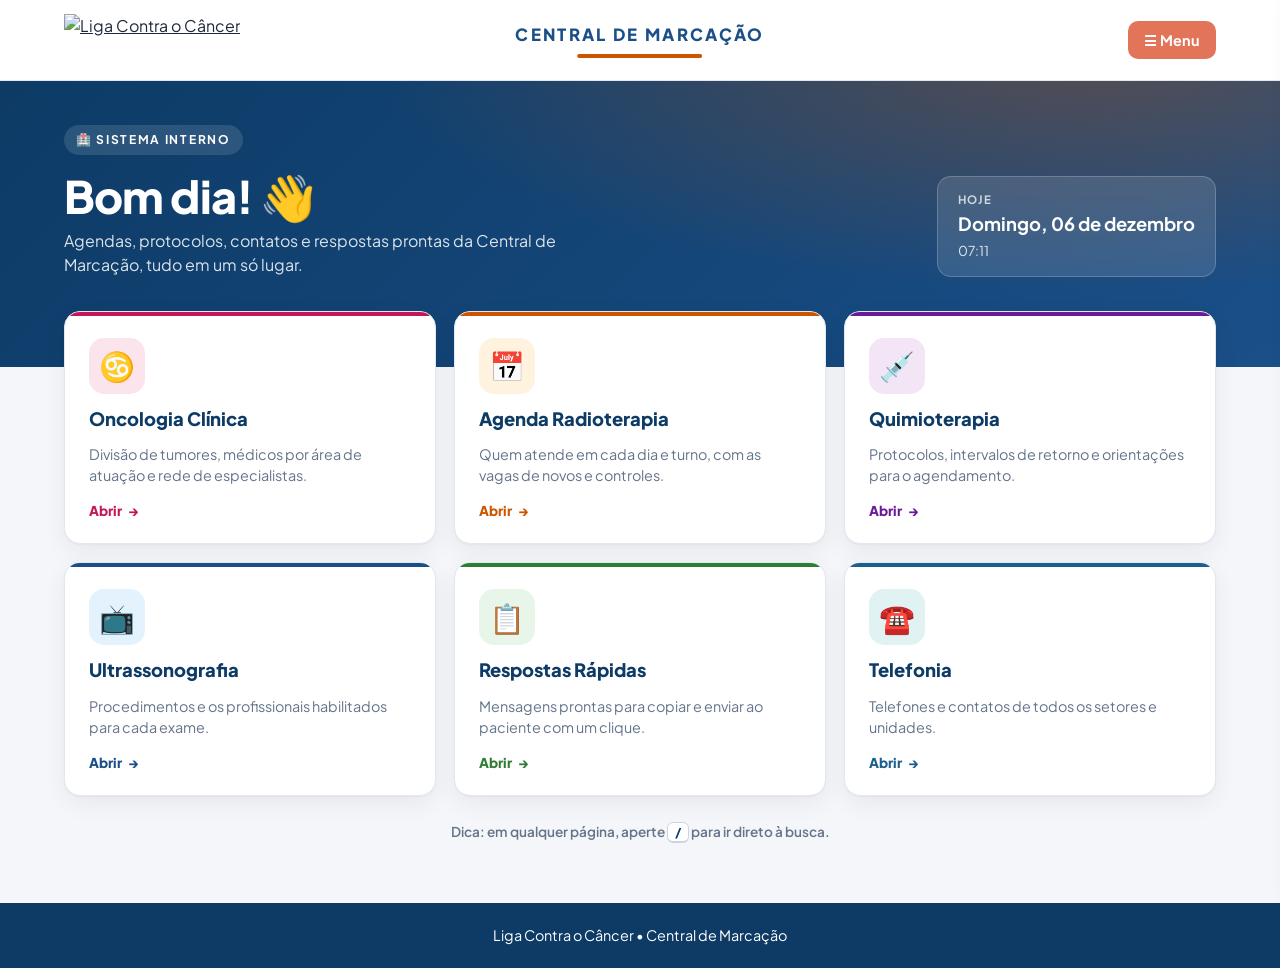
==== index.html @ cc80d176 "Add files via upload" ====
<!DOCTYPE html>
<html lang="pt-br">
<head>
<meta charset="UTF-8">
<meta name="viewport" content="width=device-width, initial-scale=1.0">
<title>Central de Marcação • Início</title>
<link rel="preconnect" href="https://fonts.googleapis.com">
<link href="https://fonts.googleapis.com/css2?family=Plus+Jakarta+Sans:wght@400;500;600;700;800&display=swap" rel="stylesheet">
<link rel="stylesheet" href="styles.css">
</head>
<body data-page="index">

<section class="hero">
  <div class="hero-inner">
    <div>
      <span class="eyebrow">🏥 Sistema Interno</span>
      <h1><span id="greet">Olá</span>! 👋</h1>
      <p>Agendas, protocolos, contatos e respostas prontas da Central de Marcação, tudo em um só lugar.</p>
    </div>
    <div class="today-box">
      <small>Hoje</small>
      <strong id="todayLabel">—</strong>
      <span id="todayClock">—</span>
    </div>
  </div>
</section>

<main id="conteudo">
  <section class="shortcuts" aria-label="Atalhos">

    <a class="shortcut" href="oncologia.html" style="--c:#c2185b;--bg-c:#fce4ec">
      <div class="s-ico">♋</div>
      <h2>Oncologia Clínica</h2>
      <p>Divisão de tumores, médicos por área de atuação e rede de especialistas.</p>
      <span class="go">Abrir <span>→</span></span>
    </a>

    <a class="shortcut" href="radioterapia.html" style="--c:var(--laranja);--bg-c:var(--conv-bg)">
      <div class="s-ico">📅</div>
      <h2>Agenda Radioterapia</h2>
      <p>Quem atende em cada dia e turno, com as vagas de novos e controles.</p>
      <span class="go">Abrir <span>→</span></span>
    </a>

    <a class="shortcut" href="quimioterapia.html" style="--c:var(--roxo);--bg-c:var(--res-bg)">
      <div class="s-ico">💉</div>
      <h2>Quimioterapia</h2>
      <p>Protocolos, intervalos de retorno e orientações para o agendamento.</p>
      <span class="go">Abrir <span>→</span></span>
    </a>

    <a class="shortcut" href="ultrassonografia.html" style="--c:var(--azul);--bg-c:var(--sus-bg)">
      <div class="s-ico">📺</div>
      <h2>Ultrassonografia</h2>
      <p>Procedimentos e os profissionais habilitados para cada exame.</p>
      <span class="go">Abrir <span>→</span></span>
    </a>

    <a class="shortcut" href="anotacoes.html" style="--c:var(--verde);--bg-c:var(--ok-bg)">
      <div class="s-ico">📋</div>
      <h2>Respostas Rápidas</h2>
      <p>Mensagens prontas para copiar e enviar ao paciente com um clique.</p>
      <span class="go">Abrir <span>→</span></span>
    </a>

    <a class="shortcut" href="telefonia.html" style="--c:var(--azul-2);--bg-c:#e0f2f1">
      <div class="s-ico">☎️</div>
      <h2>Telefonia</h2>
      <p>Telefones e contatos de todos os setores e unidades.</p>
      <span class="go">Abrir <span>→</span></span>
    </a>

  </section>

  <p class="tip">Dica: em qualquer página, aperte <kbd>/</kbd> para ir direto à busca.</p>
  <div class="page-end"></div>
</main>

<script src="shell.js"></script>
<script>
(function () {
  var diasMeses = { weekday: 'long', day: '2-digit', month: 'long' };
  function tick() {
    var now = new Date();
    document.getElementById('greet').textContent = UI.greeting();
    var d = now.toLocaleDateString('pt-BR', diasMeses);
    document.getElementById('todayLabel').textContent = d.charAt(0).toUpperCase() + d.slice(1);
    document.getElementById('todayClock').textContent = now.toLocaleTimeString('pt-BR', { hour: '2-digit', minute: '2-digit' });
  }
  tick();
  setInterval(tick, 30000);
})();
</script>
</body>
</html>
---- styles.css ----
/* =====================================================================
   CENTRAL DE MARCAÇÃO • Liga Contra o Câncer
   Sistema visual compartilhado por todas as páginas.
   Para trocar uma cor ou o arredondamento do site inteiro, edite :root.
   ===================================================================== */

:root{
  --navy:#0d3b66; --azul:#1a4f88; --azul-2:#1d5f8c;
  --laranja:#CC5500; --laranja-2:#e8742a; --coral:#E27559;
  --roxo:#6a1b9a; --verde:#2e7d32; --vermelho:#c62828; --cinza-un:#607d8b;

  --sus:#1a4f88;  --sus-bg:#e3f2fd;
  --conv:#CC5500; --conv-bg:#fff3e0;
  --res:#6a1b9a;  --res-bg:#f3e5f5;
  --ok:#2e7d32;   --ok-bg:#e8f5e9;

  --bg:#f4f6f9; --card:#fff; --text:#1e293b; --muted:#64748b; --line:#e2e8f0;
  --radius:16px;
  --shadow:0 1px 2px rgba(15,23,42,.04),0 8px 24px rgba(15,23,42,.06);
  --shadow-lg:0 14px 34px rgba(15,23,42,.12);
}

/* ============================ BASE ============================ */
*{box-sizing:border-box}
html{scroll-behavior:smooth}
body{margin:0;min-height:100vh;display:flex;flex-direction:column;font-family:'Plus Jakarta Sans','Helvetica Neue',Arial,sans-serif;background:var(--bg);color:var(--text);line-height:1.5;-webkit-font-smoothing:antialiased}
main{flex:1 0 auto}
button,input,select{font-family:inherit}
button{cursor:pointer}
a{color:inherit}
h1,h2,h3{line-height:1.2}
:focus-visible{outline:3px solid rgba(26,79,136,.4);outline-offset:2px}
.skip{position:absolute;left:-999px;top:8px;background:#fff;color:var(--navy);padding:8px 14px;border-radius:8px;z-index:3000;font-weight:700}
.skip:focus{left:8px}
.hidden{display:none!important}

/* ============================ TOPO ============================ */
.topbar{background:#fff;border-bottom:1px solid var(--line);display:flex;align-items:center;justify-content:space-between;padding:14px 5%;position:relative;z-index:30}
.topbar img{height:52px;display:block}
.brand-title{position:absolute;left:50%;transform:translateX(-50%);font-weight:800;font-size:1.05rem;letter-spacing:.14em;text-transform:uppercase;color:var(--azul);text-align:center;white-space:nowrap}
.brand-title::after{content:"";display:block;width:50%;height:4px;background:var(--laranja);border-radius:4px;margin:6px auto 0}
.menu-btn{background:var(--coral);color:#fff;border:0;padding:10px 16px;border-radius:10px;font-weight:700;font-size:.9rem;transition:.2s}
.menu-btn:hover{filter:brightness(.95);transform:translateY(-1px)}

.side-menu{position:fixed;top:0;right:-290px;width:270px;height:100%;background:#fff;padding-top:84px;transition:right .3s ease;box-shadow:-4px 0 24px rgba(0,0,0,.15);z-index:1001;overflow-y:auto}
.side-menu.open{right:0}
.side-menu a{display:flex;align-items:center;gap:12px;padding:14px 26px;text-decoration:none;color:#1d3557;font-weight:700;font-size:.95rem;transition:.2s;border-left:4px solid transparent}
.side-menu a .ico{width:28px;text-align:center;font-size:1.15rem}
.side-menu a:hover{background:#eef6fb;border-left-color:var(--laranja)}
.side-menu a.current{border-left-color:var(--laranja);color:var(--laranja);background:#fff8f2}
.overlay{position:fixed;inset:0;background:rgba(15,23,42,.35);opacity:0;pointer-events:none;transition:.3s;z-index:1000}
.overlay.show{opacity:1;pointer-events:auto}

/* ============================ HERO ============================ */
.hero{background:radial-gradient(1200px 400px at 85% -10%,rgba(204,85,0,.35),transparent 60%),linear-gradient(135deg,#0d3b66 0%,#1a4f88 100%);color:#fff;padding:44px 5% 90px}
.hero-inner{max-width:1280px;margin:0 auto;display:flex;justify-content:space-between;align-items:flex-end;gap:24px;flex-wrap:wrap}
.eyebrow{display:inline-flex;align-items:center;gap:8px;font-size:.75rem;font-weight:700;letter-spacing:.14em;text-transform:uppercase;background:rgba(255,255,255,.12);padding:6px 12px;border-radius:999px}
.hero h1{margin:14px 0 6px;font-size:clamp(1.9rem,4vw,2.8rem);font-weight:800;letter-spacing:-.02em}
.hero p{margin:0;opacity:.85;max-width:560px}
.today-box{background:rgba(255,255,255,.12);border:1px solid rgba(255,255,255,.2);backdrop-filter:blur(6px);border-radius:14px;padding:14px 20px;min-width:220px}
.today-box small{display:block;opacity:.75;font-size:.72rem;text-transform:uppercase;letter-spacing:.1em;font-weight:700}
.today-box strong{font-size:1.15rem;display:block;margin-top:2px}
.today-box span{font-size:.85rem;opacity:.85}

/* ======================= KPIs / LAYOUT ======================== */
.wrap{width:100%;max-width:1280px;margin:0 auto;padding:0 5%}
.kpis{display:grid;grid-template-columns:repeat(4,1fr);gap:16px;margin-top:-56px;position:relative;z-index:5}
.kpi{background:var(--card);border-radius:var(--radius);padding:20px 22px;box-shadow:var(--shadow);display:flex;gap:14px;align-items:center;border:1px solid var(--line);min-width:0}
.kpi-ico{width:46px;height:46px;border-radius:12px;display:grid;place-items:center;font-size:1.3rem;flex:none}
.kpi:nth-child(1) .kpi-ico{background:var(--sus-bg)}
.kpi:nth-child(2) .kpi-ico{background:var(--conv-bg)}
.kpi:nth-child(3) .kpi-ico{background:var(--ok-bg)}
.kpi:nth-child(4) .kpi-ico{background:var(--res-bg)}
.kpi div{min-width:0}
.kpi b{display:block;font-size:1.75rem;font-weight:800;line-height:1.05;letter-spacing:-.02em}
.kpi b.txt{font-size:1.15rem;line-height:1.2;overflow:hidden;display:-webkit-box;-webkit-line-clamp:2;-webkit-box-orient:vertical;word-break:break-word}
.kpi span{font-size:.78rem;color:var(--muted);font-weight:600}

/* ========================= BARRA DE FERRAMENTAS ========================= */
.toolbar{position:sticky;top:0;z-index:20;background:rgba(244,246,249,.92);backdrop-filter:blur(10px);padding:18px 0 14px;margin-top:22px;display:flex;flex-wrap:wrap;gap:12px;align-items:center}
.search{position:relative;flex:1 1 260px;max-width:380px}
.search input{width:100%;padding:12px 16px 12px 44px;border-radius:12px;border:1px solid var(--line);background:#fff;font-size:.95rem;outline:none;transition:.2s;box-shadow:0 2px 6px rgba(15,23,42,.04)}
.search input:focus{border-color:var(--azul);box-shadow:0 0 0 4px rgba(26,79,136,.12)}
.search::before{content:"🔍";position:absolute;left:15px;top:50%;transform:translateY(-50%);opacity:.5;font-size:.9rem;pointer-events:none}
.select{padding:11px 38px 11px 14px;border-radius:12px;border:1px solid var(--line);background:#fff url("data:image/svg+xml,%3Csvg xmlns='http://www.w3.org/2000/svg' width='12' height='8' viewBox='0 0 12 8'%3E%3Cpath d='M1 1l5 5 5-5' fill='none' stroke='%2364748b' stroke-width='2' stroke-linecap='round'/%3E%3C/svg%3E") no-repeat right 14px center;appearance:none;-webkit-appearance:none;font-size:.9rem;font-weight:600;color:var(--text);max-width:100%;box-shadow:0 2px 6px rgba(15,23,42,.04)}
.field{display:inline-flex;align-items:center;gap:8px;background:#fff;border:1px solid var(--line);border-radius:12px;padding:0 12px;box-shadow:0 2px 6px rgba(15,23,42,.04)}
.field label{font-size:.72rem;font-weight:800;text-transform:uppercase;letter-spacing:.08em;color:var(--muted)}
.field input{border:0;outline:0;padding:11px 0;width:130px;font-size:.9rem;font-weight:700;color:var(--navy);background:transparent}
.chips{display:flex;gap:8px;flex-wrap:wrap;align-items:center}
.chips-label{font-size:.72rem;font-weight:800;color:var(--muted);text-transform:uppercase;letter-spacing:.08em;margin-right:2px}
.chip{display:inline-flex;align-items:center;gap:7px;padding:9px 15px;border-radius:999px;border:1px solid var(--line);background:#fff;color:var(--muted);font-weight:700;font-size:.85rem;transition:.2s;white-space:nowrap}
.chip i{width:9px;height:9px;border-radius:50%;background:var(--c,var(--muted));display:inline-block}
.chip em{font-style:normal;font-size:.72rem;font-weight:800;background:#eef2f7;color:var(--muted);padding:1px 7px;border-radius:999px}
.chip:hover{border-color:#cbd5e1;color:var(--text)}
.chip.active{background:var(--navy);border-color:var(--navy);color:#fff}
.chip.active em{background:rgba(255,255,255,.2);color:#fff}
.chip.active i{box-shadow:0 0 0 2px rgba(255,255,255,.5)}
.chip[data-f="sus"]{--c:var(--sus)} .chip[data-f="convenio"]{--c:var(--conv)} .chip[data-f="residentes"]{--c:var(--res)}
.spacer{flex:1}
.seg{display:inline-flex;background:#e8edf3;padding:4px;border-radius:12px;gap:2px}
.seg button{border:0;background:transparent;padding:8px 16px;border-radius:9px;font-weight:700;font-size:.85rem;color:var(--muted);transition:.2s}
.seg button.active{background:#fff;color:var(--navy);box-shadow:0 2px 6px rgba(15,23,42,.1)}
.btn{display:inline-flex;align-items:center;justify-content:center;gap:6px;border:0;border-radius:10px;padding:9px 14px;font-weight:700;font-size:.82rem;background:var(--laranja);color:#fff;transition:.2s;text-decoration:none}
.btn:hover{background:var(--azul);transform:translateY(-1px)}
.btn.ghost{background:#fff;color:var(--muted);border:1px solid var(--line)}
.btn.ghost:hover{color:var(--text);border-color:#cbd5e1;background:#fff}
.btn.wa-btn{background:#25d366;color:#fff}
.btn.wa-btn:hover{background:#1ebe5a}
.subbar{display:flex;flex-wrap:wrap;gap:8px;align-items:center;margin:2px 0 18px}
.legend{display:flex;gap:18px;flex-wrap:wrap;font-size:.8rem;color:var(--muted);font-weight:600;margin:4px 0 14px}
.legend span{display:inline-flex;align-items:center;gap:6px}
.dot{width:10px;height:10px;border-radius:3px;display:inline-block}
.result-count{font-size:.82rem;font-weight:700;color:var(--muted);margin:0 0 14px}

.nothing{grid-column:1/-1;text-align:center;color:var(--muted);padding:60px 20px;background:#fff;border:1px dashed #cbd5e1;border-radius:var(--radius);font-weight:600}
.nothing big{display:block;font-size:2rem;margin-bottom:6px}

.sec-head{display:flex;align-items:center;gap:12px;margin:8px 0 14px}
.sec-head h2{margin:0;font-size:1.15rem;font-weight:800;color:var(--navy)}
.sec-head::after{content:"";flex:1;height:1px;background:var(--line)}
.count-pill{font-size:.72rem;font-weight:800;color:var(--c,var(--azul));background:var(--bg-c,var(--sus-bg));padding:3px 10px;border-radius:999px;white-space:nowrap}
.section{margin-bottom:34px}
.page-end{height:60px}

/* ============================ MODAL ============================ */
.modal{position:fixed;inset:0;background:rgba(15,23,42,.55);backdrop-filter:blur(4px);display:none;align-items:center;justify-content:center;padding:20px;z-index:2000}
.modal.show{display:flex;animation:fade .2s}
.modal-box{position:relative;width:100%;max-width:460px;max-height:92vh;display:flex;flex-direction:column;background:#fff;border-radius:20px;box-shadow:var(--shadow-lg);animation:pop .25s;overflow:hidden}
.modal-box.wide{max-width:640px}
.modal-head{padding:22px 56px 14px 26px;border-bottom:1px solid var(--line)}
.modal-head h2{margin:0;font-size:1.1rem;font-weight:800;color:var(--navy);line-height:1.35}
.modal-head small{color:var(--muted);font-weight:600}
.modal-body{padding:18px 26px 24px;overflow-y:auto}
.modal-foot{padding:14px 26px;border-top:1px solid var(--line);display:flex;gap:10px;justify-content:flex-end;flex-wrap:wrap;background:#fafbfc}
.modal-x{position:absolute;top:12px;right:12px;width:34px;height:34px;border-radius:50%;border:0;background:#f1f5f9;color:var(--muted);font-size:1.2rem;z-index:2}
.modal-x:hover{background:#e2e8f0}
.modal-box.bare .modal-body{padding:0}
.modal-box.bare .mcard{border:0;box-shadow:none;border-radius:20px;padding:26px}
@keyframes fade{from{opacity:0}to{opacity:1}}
@keyframes pop{from{transform:translateY(12px) scale(.97);opacity:0}to{transform:none;opacity:1}}

/* ============================ TOAST ============================ */
.toast{position:fixed;left:50%;bottom:28px;transform:translate(-50%,24px);background:#0f2f52;color:#fff;padding:12px 20px;border-radius:12px;font-weight:700;font-size:.9rem;box-shadow:var(--shadow-lg);opacity:0;pointer-events:none;transition:.3s;z-index:3000;display:flex;align-items:center;gap:10px;max-width:92vw}
.toast.show{opacity:1;transform:translate(-50%,0)}
.toast::before{content:"✓";display:grid;place-items:center;width:22px;height:22px;border-radius:50%;background:#2e7d32;font-size:.8rem;flex:none}
.toast.err::before{content:"!";background:#c62828}

/* ============================ RODAPÉ ============================ */
.footer{background:var(--navy);color:#fff;text-align:center;padding:22px;font-size:.9rem;margin-top:auto}

/* ===================== PÁGINA INICIAL ===================== */
.shortcuts{width:100%;max-width:1280px;margin:-56px auto 0;padding:0 5%;display:grid;grid-template-columns:repeat(3,1fr);gap:18px;position:relative;z-index:5}
.shortcut{display:flex;flex-direction:column;gap:14px;background:#fff;border:1px solid var(--line);border-radius:var(--radius);padding:26px 24px 22px;text-decoration:none;box-shadow:var(--shadow);transition:.25s;position:relative;overflow:hidden}
.shortcut::before{content:"";position:absolute;inset:0 0 auto 0;height:4px;background:var(--c)}
.shortcut:hover{transform:translateY(-6px);box-shadow:var(--shadow-lg)}
.s-ico{width:56px;height:56px;border-radius:15px;display:grid;place-items:center;font-size:1.8rem;background:var(--bg-c)}
.shortcut h2{margin:0;font-size:1.15rem;font-weight:800;color:var(--navy)}
.shortcut p{margin:0;color:var(--muted);font-size:.9rem}
.shortcut .go{margin-top:auto;font-weight:800;font-size:.85rem;color:var(--c);display:inline-flex;gap:6px}
.shortcut .go span{transition:.25s}
.shortcut:hover .go span{transform:translateX(5px)}
.tip{width:100%;max-width:1280px;margin:26px auto 0;padding:0 5%;color:var(--muted);font-size:.85rem;font-weight:600;text-align:center}
kbd{background:#fff;border:1px solid #cbd5e1;border-bottom-width:2px;border-radius:6px;padding:1px 7px;font-family:inherit;font-size:.8rem;font-weight:700;color:var(--navy)}

/* ===================== RADIOTERAPIA ===================== */
.day-tabs{display:none;gap:8px;overflow-x:auto;padding-bottom:8px;margin-bottom:10px}
.day-tabs button{flex:1;min-width:64px;border:1px solid var(--line);background:#fff;padding:10px 6px;border-radius:12px;font-weight:700;font-size:.85rem;color:var(--muted)}
.day-tabs button.active{background:var(--navy);color:#fff;border-color:var(--navy)}
.week{display:grid;grid-template-columns:92px repeat(5,minmax(0,1fr));gap:12px;margin-bottom:60px}
.col-head{background:var(--navy);color:#fff;border-radius:14px;padding:14px 10px;text-align:center;font-weight:800;letter-spacing:.02em;position:relative}
.col-head small{display:block;font-weight:600;opacity:.7;font-size:.72rem;margin-top:2px}
.col-head.today{background:linear-gradient(135deg,var(--laranja),var(--laranja-2))}
.col-head.today::after{content:"HOJE";position:absolute;top:-9px;left:50%;transform:translateX(-50%);background:#fff;color:var(--laranja);font-size:.62rem;font-weight:800;letter-spacing:.1em;padding:2px 9px;border-radius:999px;box-shadow:0 2px 6px rgba(0,0,0,.15)}
.row-head{display:flex;flex-direction:column;align-items:center;justify-content:center;gap:4px;background:#fff;border:1px solid var(--line);border-radius:14px;font-weight:800;font-size:.85rem;color:var(--navy);text-align:center;padding:10px 4px}
.row-head .ico{font-size:1.4rem}
.row-head small{font-weight:600;color:var(--muted);font-size:.7rem}
.cell{background:#fff;border:1px solid var(--line);border-radius:14px;padding:10px;display:flex;flex-direction:column;gap:8px;min-height:120px;box-shadow:0 1px 2px rgba(15,23,42,.03)}
.cell.today{border-color:#f3c9a8;background:linear-gradient(#fffaf5,#fff)}
.cell .shift-tag{display:none}
.cell .empty{margin:auto;color:#b6c0cd;font-size:.8rem;font-weight:600}
.cell-foot{margin-top:auto;display:flex;justify-content:space-between;font-size:.72rem;font-weight:700;color:var(--muted);border-top:1px dashed var(--line);padding-top:8px}
.cell-foot b{color:var(--text)}
.doc{border:0;text-align:left;width:100%;background:var(--bg);border-left:4px solid var(--c);border-radius:10px;padding:8px 10px;transition:.18s;display:block;color:inherit}
.doc:hover{transform:translateX(3px);background:var(--bg-c);box-shadow:0 4px 12px rgba(15,23,42,.08)}
.doc .n{font-weight:700;font-size:.9rem;color:var(--text);display:flex;justify-content:space-between;align-items:center;gap:6px}
.doc .tag{font-size:.6rem;font-weight:800;letter-spacing:.06em;text-transform:uppercase;color:var(--c);background:var(--bg-c);padding:2px 7px;border-radius:999px}
.doc:hover .tag{background:#fff}
.doc .v{font-size:.76rem;color:var(--muted);font-weight:600;margin-top:2px}
.doc .v b{color:var(--c)}
.cat-sus{--c:var(--sus);--bg-c:var(--sus-bg)}
.cat-convenio{--c:var(--conv);--bg-c:var(--conv-bg)}
.cat-residentes{--c:var(--res);--bg-c:var(--res-bg)}

/* cartões de médico (Radioterapia / Oncologia) */
.grid{display:grid;grid-template-columns:repeat(auto-fill,minmax(290px,1fr));gap:20px;margin-bottom:60px}
.mcard{background:#fff;border:1px solid var(--line);border-radius:var(--radius);padding:22px;box-shadow:var(--shadow);transition:.25s}
.grid .mcard:hover{transform:translateY(-5px);box-shadow:var(--shadow-lg)}
.mhead{display:flex;gap:14px;align-items:center;margin-bottom:16px}
.avatar{width:50px;height:50px;border-radius:14px;display:grid;place-items:center;font-weight:800;color:#fff;font-size:1.1rem;background:linear-gradient(135deg,var(--navy),var(--azul));flex:none}
.mhead h3{margin:0;font-size:1.1rem;font-weight:800;letter-spacing:-.01em}
.mhead small{color:var(--muted);font-weight:600;font-size:.78rem}
.slots{display:flex;flex-direction:column;gap:8px}
.slot{display:flex;align-items:center;gap:12px;background:var(--bg);border-left:4px solid var(--c);border-radius:10px;padding:10px 12px}
.slot .when{flex:1;min-width:0}
.slot .when strong{display:block;font-size:.9rem;font-weight:700}
.slot .when span{font-size:.75rem;color:var(--muted);font-weight:600}
.pill{display:inline-block;font-size:.62rem;font-weight:800;letter-spacing:.06em;text-transform:uppercase;color:var(--c);background:var(--bg-c);padding:2px 8px;border-radius:999px;margin-bottom:3px}
.nums{display:flex;gap:6px}
.num{text-align:center;background:#fff;border:1px solid var(--line);border-radius:8px;padding:3px 9px;min-width:44px}
.num b{display:block;font-size:1rem;line-height:1.15;color:var(--c)}
.num small{font-size:.58rem;font-weight:700;text-transform:uppercase;color:var(--muted);letter-spacing:.04em}
.mfoot{display:flex;justify-content:space-between;gap:10px;flex-wrap:wrap;margin-top:14px;padding-top:12px;border-top:1px dashed var(--line);font-size:.78rem;color:var(--muted);font-weight:600}
.mfoot b{color:var(--text)}

/* ===================== ONCOLOGIA ===================== */
.tumor-grid{display:grid;grid-template-columns:repeat(auto-fill,minmax(300px,1fr));gap:20px;margin-bottom:60px}
.tumor{background:#fff;border:1px solid var(--line);border-radius:var(--radius);box-shadow:var(--shadow);overflow:hidden;transition:.25s}
.tumor:hover{transform:translateY(-4px);box-shadow:var(--shadow-lg)}
.tumor-head{display:flex;align-items:center;gap:12px;padding:16px 18px;border-bottom:1px solid var(--line);background:linear-gradient(90deg,var(--bg-c),#fff 80%)}
.tumor-dot{width:10px;height:34px;border-radius:6px;background:var(--c);flex:none}
.tumor-head h3{margin:0;font-size:1.05rem;font-weight:800;color:var(--navy);flex:1}
.tumor-body{padding:14px 14px 16px;display:flex;flex-wrap:wrap;gap:8px}
.person{display:inline-flex;align-items:center;gap:8px;border:1px solid var(--line);background:var(--bg);border-radius:999px;padding:5px 12px 5px 5px;font-weight:700;font-size:.85rem;transition:.18s;color:var(--text)}
.person:hover{background:var(--bg-c);border-color:var(--c);transform:translateY(-1px)}
.mini-av{width:26px;height:26px;border-radius:50%;display:grid;place-items:center;background:linear-gradient(135deg,var(--navy),var(--azul));color:#fff;font-size:.7rem;font-weight:800}
.pills{display:flex;flex-wrap:wrap;gap:6px}
.tag-pill{display:inline-block;padding:4px 11px;border-radius:999px;font-size:.74rem;font-weight:800;color:var(--c);background:var(--bg-c);border:1px solid transparent;transition:.18s}
button.tag-pill:hover{border-color:var(--c)}
.net-wrap{background:#fff;border:1px solid var(--line);border-radius:var(--radius);box-shadow:var(--shadow);overflow:hidden;margin-bottom:60px}
.net-info{padding:14px 20px;border-bottom:1px solid var(--line);font-size:.88rem;color:var(--muted);font-weight:600;background:#fafbfc}
.net-info b{color:var(--navy)}
#network{height:620px;width:100%}

/* ===================== QUIMIOTERAPIA ===================== */
.proto-grid{display:grid;grid-template-columns:repeat(auto-fill,minmax(290px,1fr));gap:14px}
.proto{background:#fff;border:1px solid var(--line);border-left:5px solid var(--c);border-radius:14px;padding:14px 16px;box-shadow:0 1px 2px rgba(15,23,42,.04);transition:.2s;display:flex;flex-direction:column;gap:8px}
.proto:hover{transform:translateY(-3px);box-shadow:var(--shadow)}
.proto h3{margin:0;font-size:.95rem;font-weight:800;line-height:1.3;color:var(--text)}
.proto .ret{font-size:.82rem;font-weight:700;color:var(--ok);display:flex;gap:6px;align-items:flex-start}
.flag{font-size:.76rem;font-weight:700;padding:5px 10px;border-radius:8px;background:#fff3e0;color:#e65100;margin-top:auto;display:block}
.flag.sc{background:#e3f2fd;color:#1a4f88}
.flag.leito{background:#fce4ec;color:#ad1457}
.flag.unicat{background:#ede7f6;color:#4527a0}
.flag.judic{background:#ffebee;color:#c62828}
.flag.dia{background:#fff8e1;color:#8d6e00}
.flag.poltrona{background:#e8f5e9;color:#2e7d32}
.cat-oral{--c:var(--roxo);--bg-c:var(--res-bg)}
.cat-sus-inj{--c:var(--azul);--bg-c:var(--sus-bg)}
.cat-hemato{--c:var(--vermelho);--bg-c:#ffebee}

/* ===================== RESPOSTAS RÁPIDAS ===================== */
.recent{display:flex;gap:8px;flex-wrap:wrap;align-items:center;margin:0 0 22px;padding:12px 16px;background:#fff;border:1px solid var(--line);border-radius:14px;box-shadow:0 1px 2px rgba(15,23,42,.04)}
.recent .chip{padding:6px 12px;font-size:.8rem}
.tpl-grid{display:grid;grid-template-columns:repeat(auto-fill,minmax(300px,1fr));gap:14px}
.tpl{background:#fff;border:1px solid var(--line);border-top:4px solid var(--c);border-radius:14px;padding:16px;box-shadow:0 1px 2px rgba(15,23,42,.04);display:flex;flex-direction:column;gap:10px;cursor:pointer;transition:.2s;text-align:left}
.tpl:hover{transform:translateY(-3px);box-shadow:var(--shadow)}
.tpl h3{margin:0;font-size:.98rem;font-weight:800;color:var(--navy)}
.tpl .prev{margin:0;color:var(--muted);font-size:.82rem;display:-webkit-box;-webkit-line-clamp:3;-webkit-box-orient:vertical;overflow:hidden;white-space:pre-line}
.tpl .acts{display:flex;gap:8px;margin-top:auto;padding-top:4px}
.wa-bg{background:#efeae2;padding:18px;border-radius:14px}
.wa{background:#e7ffdb;border-radius:12px 12px 12px 4px;padding:14px 16px;font-size:.92rem;line-height:1.55;color:#111b21;box-shadow:0 1px 1px rgba(0,0,0,.12);word-wrap:break-word}

/* ===================== TELEFONIA ===================== */
.phone-grid{display:grid;grid-template-columns:repeat(auto-fill,minmax(290px,1fr));gap:14px;margin-bottom:60px}
.phone{background:#fff;border:1px solid var(--line);border-left:5px solid var(--c);border-radius:14px;padding:14px 16px;box-shadow:0 1px 2px rgba(15,23,42,.04);display:flex;flex-direction:column;gap:6px;transition:.2s;position:relative;cursor:pointer}
.phone:hover{transform:translateY(-3px);box-shadow:var(--shadow)}
.phone h3{margin:0;font-size:.95rem;font-weight:800;padding-right:66px;color:var(--text)}
.unit{position:absolute;top:12px;right:12px;font-size:.66rem;font-weight:800;letter-spacing:.06em;padding:3px 9px;border-radius:999px;color:var(--c);background:var(--bg-c)}
.num-big{font-size:1.3rem;font-weight:800;color:var(--navy);font-variant-numeric:tabular-nums;letter-spacing:-.01em}
.phone .obs{font-size:.78rem;font-weight:700;color:var(--muted)}
.phone .acts{display:flex;gap:8px;margin-top:6px}
.u-LIGA{--c:var(--laranja);--bg-c:var(--conv-bg)}
.u-HLA{--c:var(--vermelho);--bg-c:#ffebee}
.u-POL{--c:var(--azul-2);--bg-c:var(--sus-bg)}
.u-CECAN{--c:var(--verde);--bg-c:var(--ok-bg)}
.u-HOS{--c:var(--cinza-un);--bg-c:#eceff1}
.table-wrap{background:#fff;border:1px solid var(--line);border-radius:var(--radius);overflow-x:auto;box-shadow:var(--shadow);margin-bottom:60px}
table.list{width:100%;border-collapse:collapse;font-size:.9rem}
table.list th{text-align:left;font-size:.72rem;text-transform:uppercase;letter-spacing:.08em;color:var(--muted);padding:12px 16px;background:#fafbfc;border-bottom:1px solid var(--line);position:sticky;top:0}
table.list td{padding:11px 16px;border-bottom:1px solid #f1f5f9;vertical-align:middle}
table.list tr:hover td{background:#f8fbff}
table.list .nm{font-weight:700}
table.list .ph{font-weight:800;color:var(--navy);font-variant-numeric:tabular-nums;white-space:nowrap}

/* ===================== ULTRASSONOGRAFIA ===================== */
.us-grid{display:grid;grid-template-columns:repeat(auto-fill,minmax(300px,1fr));gap:16px;margin-bottom:60px}
.us-card{background:#fff;border:1px solid var(--line);border-left:5px solid var(--c);border-radius:14px;padding:18px;box-shadow:0 1px 2px rgba(15,23,42,.04);transition:.25s;display:flex;flex-direction:column;justify-content:space-between;gap:14px;min-height:150px;text-align:left;color:inherit}
.us-card:hover{transform:translateY(-6px);box-shadow:var(--shadow-lg)}
.cat-tag{font-size:.64rem;font-weight:800;letter-spacing:.06em;text-transform:uppercase;color:var(--c);background:var(--bg-c);padding:3px 10px;border-radius:999px;display:inline-block;margin-bottom:10px}
.us-card h3{margin:0;font-size:.95rem;font-weight:800;line-height:1.4;color:var(--text)}
.med-count{display:inline-flex;align-items:center;gap:6px;background:#f8fafc;padding:6px 12px;border-radius:999px;font-size:.75rem;color:var(--azul);font-weight:700;border:1px solid var(--line);align-self:flex-start}
.prof-list{display:flex;flex-direction:column}
.prof-item{display:flex;align-items:center;gap:12px;width:100%;padding:11px 6px;border:0;border-bottom:1px solid #f1f5f9;background:transparent;text-align:left;font-size:.9rem;font-weight:600;color:var(--text);transition:.15s;border-radius:8px}
.prof-item:last-child{border-bottom:0}
.prof-item:hover{background:#f3f7fb;padding-left:12px}
.prof-item .mini-av{flex:none}
.prof-item small{margin-left:auto;color:var(--muted);font-weight:700;font-size:.72rem;white-space:nowrap}

/* ===================== RESPONSIVO ===================== */
@media (max-width:1000px){
  .kpis{grid-template-columns:repeat(2,1fr)}
  .shortcuts{grid-template-columns:repeat(2,1fr)}
  .brand-title{display:none}
  /* Radioterapia: uma coluna por dia, escolhida pelas abas */
  .day-tabs{display:flex}
  .week{display:block}
  .week .col-head,.week .row-head{display:none}
  .cell{margin-bottom:12px;min-height:0}
  .cell .shift-tag{display:flex;align-items:center;gap:8px;font-weight:800;font-size:.85rem;color:var(--navy)}
  .cell[data-hide="1"]{display:none}
  #network{height:520px}
}
@media (max-width:640px){
  .hero{padding:34px 5% 80px}
  .kpi{padding:14px;gap:10px}
  .kpi b{font-size:1.4rem}
  .kpi-ico{width:38px;height:38px;font-size:1.1rem}
  .shortcuts{grid-template-columns:1fr}
  .spacer{display:none}
  .toolbar{position:static;background:transparent;backdrop-filter:none}
  .search{max-width:none;flex-basis:100%}
  .modal-head,.modal-body,.modal-foot{padding-left:18px;padding-right:18px}
  .tpl-grid,.phone-grid,.us-grid,.proto-grid,.tumor-grid,.grid{grid-template-columns:1fr}
}
@media (prefers-reduced-motion:reduce){
  *{transition:none!important;animation:none!important;scroll-behavior:auto!important}
}

/* ============================ IMPRESSÃO ============================ */
@media print{
  body{background:#fff}
  .topbar,.side-menu,.overlay,.toolbar,.subbar,.day-tabs,.footer,.modal,.toast,.legend,.tip,.skip,.recent,.acts,.btn{display:none!important}
  .hero{padding:16px 5%;background:#fff!important;color:#000}
  .hero p,.today-box,.eyebrow{display:none}
  .kpis,.shortcuts{margin-top:10px}
  .week{display:grid!important;grid-template-columns:70px repeat(5,1fr)}
  .col-head,.row-head{display:flex!important}
  .col-head{display:block!important}
  .cell{margin:0}.cell .shift-tag{display:none!important}
  .cell[data-hide="1"]{display:flex!important}
  .tumor,.proto,.phone,.us-card,.tpl,.mcard,.cell{break-inside:avoid}
  *{-webkit-print-color-adjust:exact;print-color-adjust:exact}
}

/* ============================ EXTRAS DAS PÁGINAS ============================ */
.prof-card{width:100%;text-align:left;cursor:pointer;color:inherit;font:inherit;display:block}
.prof-card:focus-visible,.us-card:focus-visible{outline:3px solid rgba(26,79,136,.4);outline-offset:2px}
.wa{white-space:pre-wrap}
.tpl:focus-visible{outline:3px solid rgba(26,79,136,.4);outline-offset:2px}
.phone{cursor:default}
.nums-row{display:flex;flex-wrap:wrap;gap:6px}
.numbtn{border:1px dashed #cbd5e1;background:var(--bg);color:var(--navy);border-radius:10px;padding:4px 11px;font-size:1.12rem;font-weight:800;font-variant-numeric:tabular-nums;letter-spacing:-.01em;transition:.15s}
.numbtn::after{content:" ⧉";font-size:.7em;opacity:0;transition:.15s}
.numbtn:hover{background:var(--bg-c,#eef6fb);border-color:var(--c,var(--azul));border-style:solid}
.numbtn:hover::after{opacity:.6}
.numbtn.sm{font-size:.9rem;padding:3px 9px;margin:2px 4px 2px 0}
.chip.u-LIGA,.chip.u-HLA,.chip.u-POL,.chip.u-CECAN,.chip.u-HOS{--bg-c:transparent}
table.list .btn{padding:4px 10px;font-size:.75rem;margin-left:6px}
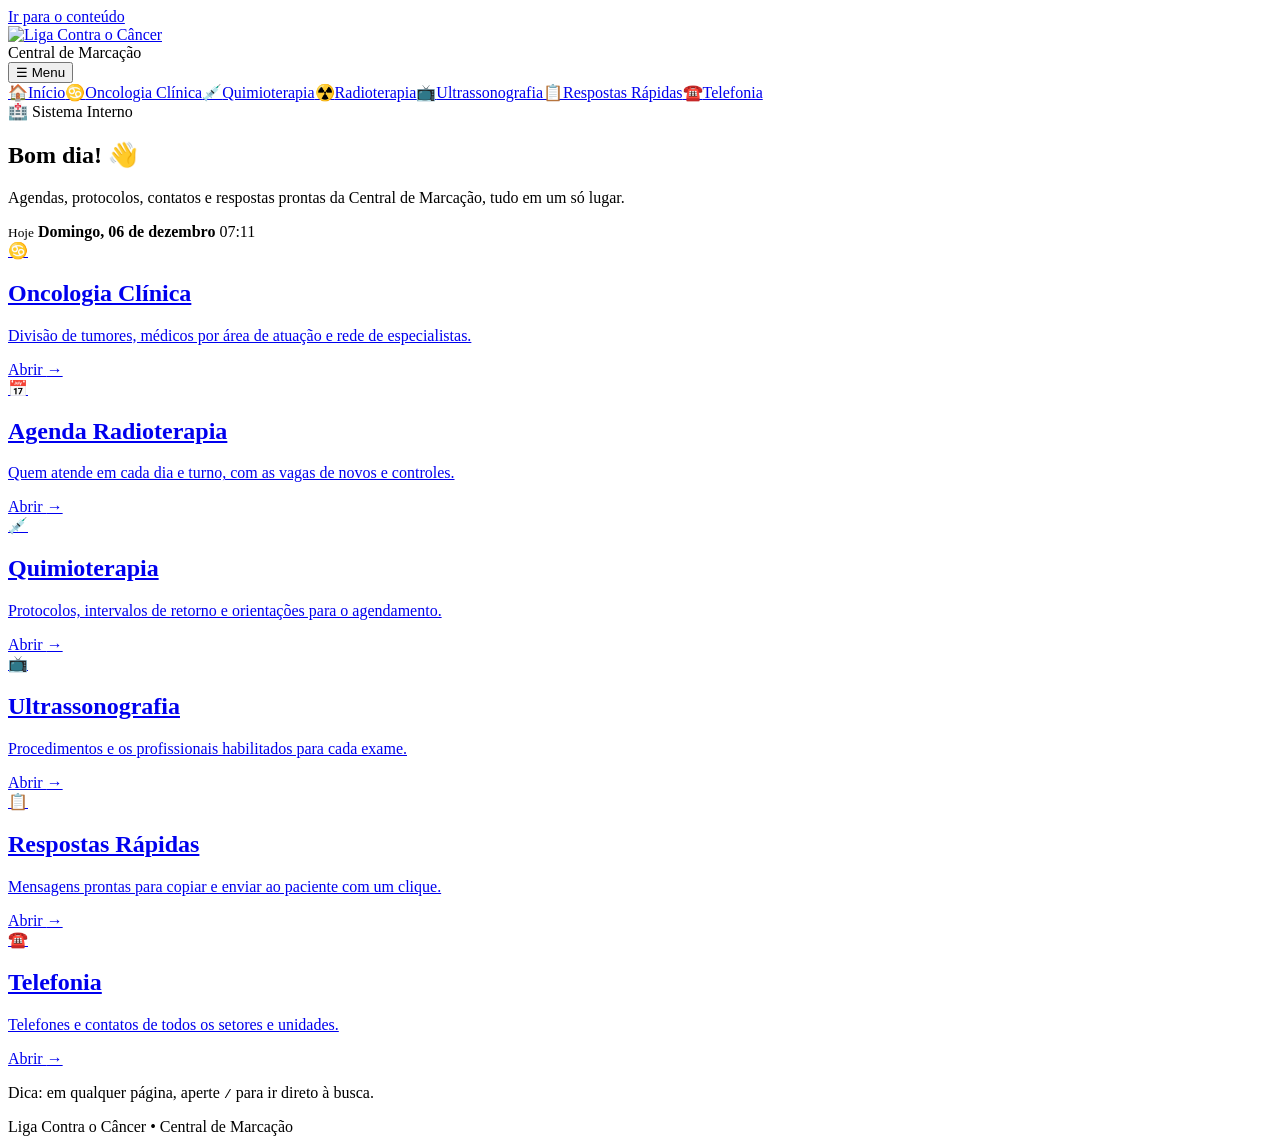
==== commit 12e06160: "Update index.html" ====
--- a/index.html
+++ b/index.html
@@ -6,7 +6,7 @@
 <title>Central de Marcação • Início</title>
 <link rel="preconnect" href="https://fonts.googleapis.com">
 <link href="https://fonts.googleapis.com/css2?family=Plus+Jakarta+Sans:wght@400;500;600;700;800&display=swap" rel="stylesheet">
-<link rel="stylesheet" href="styles.css">
+<link rel="stylesheet" href="css/styles.css">
 </head>
 <body data-page="index">
 
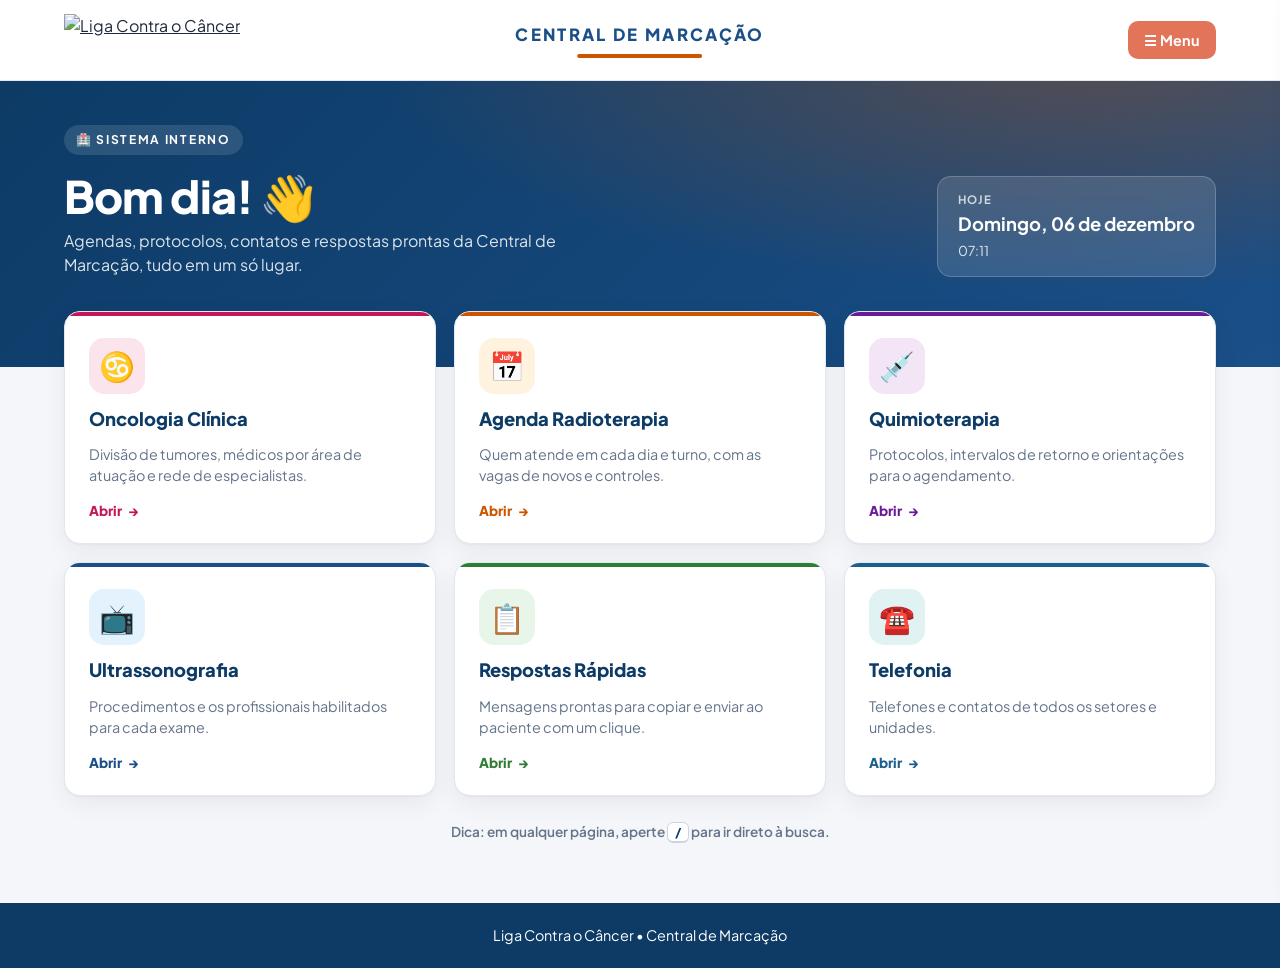
==== commit 17df2d47: "Update index.html" ====
--- a/index.html
+++ b/index.html
@@ -6,7 +6,7 @@
 <title>Central de Marcação • Início</title>
 <link rel="preconnect" href="https://fonts.googleapis.com">
 <link href="https://fonts.googleapis.com/css2?family=Plus+Jakarta+Sans:wght@400;500;600;700;800&display=swap" rel="stylesheet">
-<link rel="stylesheet" href="css/styles.css">
+<link rel="stylesheet" href="styles.css">
 </head>
 <body data-page="index">
 
--- a/styles.css
+++ b/styles.css
@@ -0,0 +1,358 @@
+/* =====================================================================
+   CENTRAL DE MARCAÇÃO • Liga Contra o Câncer
+   Sistema visual compartilhado por todas as páginas.
+   Para trocar uma cor ou o arredondamento do site inteiro, edite :root.
+   ===================================================================== */
+
+:root{
+  --navy:#0d3b66; --azul:#1a4f88; --azul-2:#1d5f8c;
+  --laranja:#CC5500; --laranja-2:#e8742a; --coral:#E27559;
+  --roxo:#6a1b9a; --verde:#2e7d32; --vermelho:#c62828; --cinza-un:#607d8b;
+
+  --sus:#1a4f88;  --sus-bg:#e3f2fd;
+  --conv:#CC5500; --conv-bg:#fff3e0;
+  --res:#6a1b9a;  --res-bg:#f3e5f5;
+  --ok:#2e7d32;   --ok-bg:#e8f5e9;
+
+  --bg:#f4f6f9; --card:#fff; --text:#1e293b; --muted:#64748b; --line:#e2e8f0;
+  --radius:16px;
+  --shadow:0 1px 2px rgba(15,23,42,.04),0 8px 24px rgba(15,23,42,.06);
+  --shadow-lg:0 14px 34px rgba(15,23,42,.12);
+}
+
+/* ============================ BASE ============================ */
+*{box-sizing:border-box}
+html{scroll-behavior:smooth}
+body{margin:0;min-height:100vh;display:flex;flex-direction:column;font-family:'Plus Jakarta Sans','Helvetica Neue',Arial,sans-serif;background:var(--bg);color:var(--text);line-height:1.5;-webkit-font-smoothing:antialiased}
+main{flex:1 0 auto}
+button,input,select{font-family:inherit}
+button{cursor:pointer}
+a{color:inherit}
+h1,h2,h3{line-height:1.2}
+:focus-visible{outline:3px solid rgba(26,79,136,.4);outline-offset:2px}
+.skip{position:absolute;left:-999px;top:8px;background:#fff;color:var(--navy);padding:8px 14px;border-radius:8px;z-index:3000;font-weight:700}
+.skip:focus{left:8px}
+.hidden{display:none!important}
+
+/* ============================ TOPO ============================ */
+.topbar{background:#fff;border-bottom:1px solid var(--line);display:flex;align-items:center;justify-content:space-between;padding:14px 5%;position:relative;z-index:30}
+.topbar img{height:52px;display:block}
+.brand-title{position:absolute;left:50%;transform:translateX(-50%);font-weight:800;font-size:1.05rem;letter-spacing:.14em;text-transform:uppercase;color:var(--azul);text-align:center;white-space:nowrap}
+.brand-title::after{content:"";display:block;width:50%;height:4px;background:var(--laranja);border-radius:4px;margin:6px auto 0}
+.menu-btn{background:var(--coral);color:#fff;border:0;padding:10px 16px;border-radius:10px;font-weight:700;font-size:.9rem;transition:.2s}
+.menu-btn:hover{filter:brightness(.95);transform:translateY(-1px)}
+
+.side-menu{position:fixed;top:0;right:-290px;width:270px;height:100%;background:#fff;padding-top:84px;transition:right .3s ease;box-shadow:-4px 0 24px rgba(0,0,0,.15);z-index:1001;overflow-y:auto}
+.side-menu.open{right:0}
+.side-menu a{display:flex;align-items:center;gap:12px;padding:14px 26px;text-decoration:none;color:#1d3557;font-weight:700;font-size:.95rem;transition:.2s;border-left:4px solid transparent}
+.side-menu a .ico{width:28px;text-align:center;font-size:1.15rem}
+.side-menu a:hover{background:#eef6fb;border-left-color:var(--laranja)}
+.side-menu a.current{border-left-color:var(--laranja);color:var(--laranja);background:#fff8f2}
+.overlay{position:fixed;inset:0;background:rgba(15,23,42,.35);opacity:0;pointer-events:none;transition:.3s;z-index:1000}
+.overlay.show{opacity:1;pointer-events:auto}
+
+/* ============================ HERO ============================ */
+.hero{background:radial-gradient(1200px 400px at 85% -10%,rgba(204,85,0,.35),transparent 60%),linear-gradient(135deg,#0d3b66 0%,#1a4f88 100%);color:#fff;padding:44px 5% 90px}
+.hero-inner{max-width:1280px;margin:0 auto;display:flex;justify-content:space-between;align-items:flex-end;gap:24px;flex-wrap:wrap}
+.eyebrow{display:inline-flex;align-items:center;gap:8px;font-size:.75rem;font-weight:700;letter-spacing:.14em;text-transform:uppercase;background:rgba(255,255,255,.12);padding:6px 12px;border-radius:999px}
+.hero h1{margin:14px 0 6px;font-size:clamp(1.9rem,4vw,2.8rem);font-weight:800;letter-spacing:-.02em}
+.hero p{margin:0;opacity:.85;max-width:560px}
+.today-box{background:rgba(255,255,255,.12);border:1px solid rgba(255,255,255,.2);backdrop-filter:blur(6px);border-radius:14px;padding:14px 20px;min-width:220px}
+.today-box small{display:block;opacity:.75;font-size:.72rem;text-transform:uppercase;letter-spacing:.1em;font-weight:700}
+.today-box strong{font-size:1.15rem;display:block;margin-top:2px}
+.today-box span{font-size:.85rem;opacity:.85}
+
+/* ======================= KPIs / LAYOUT ======================== */
+.wrap{width:100%;max-width:1280px;margin:0 auto;padding:0 5%}
+.kpis{display:grid;grid-template-columns:repeat(4,1fr);gap:16px;margin-top:-56px;position:relative;z-index:5}
+.kpi{background:var(--card);border-radius:var(--radius);padding:20px 22px;box-shadow:var(--shadow);display:flex;gap:14px;align-items:center;border:1px solid var(--line);min-width:0}
+.kpi-ico{width:46px;height:46px;border-radius:12px;display:grid;place-items:center;font-size:1.3rem;flex:none}
+.kpi:nth-child(1) .kpi-ico{background:var(--sus-bg)}
+.kpi:nth-child(2) .kpi-ico{background:var(--conv-bg)}
+.kpi:nth-child(3) .kpi-ico{background:var(--ok-bg)}
+.kpi:nth-child(4) .kpi-ico{background:var(--res-bg)}
+.kpi div{min-width:0}
+.kpi b{display:block;font-size:1.75rem;font-weight:800;line-height:1.05;letter-spacing:-.02em}
+.kpi b.txt{font-size:1.15rem;line-height:1.2;overflow:hidden;display:-webkit-box;-webkit-line-clamp:2;-webkit-box-orient:vertical;word-break:break-word}
+.kpi span{font-size:.78rem;color:var(--muted);font-weight:600}
+
+/* ========================= BARRA DE FERRAMENTAS ========================= */
+.toolbar{position:sticky;top:0;z-index:20;background:rgba(244,246,249,.92);backdrop-filter:blur(10px);padding:18px 0 14px;margin-top:22px;display:flex;flex-wrap:wrap;gap:12px;align-items:center}
+.search{position:relative;flex:1 1 260px;max-width:380px}
+.search input{width:100%;padding:12px 16px 12px 44px;border-radius:12px;border:1px solid var(--line);background:#fff;font-size:.95rem;outline:none;transition:.2s;box-shadow:0 2px 6px rgba(15,23,42,.04)}
+.search input:focus{border-color:var(--azul);box-shadow:0 0 0 4px rgba(26,79,136,.12)}
+.search::before{content:"🔍";position:absolute;left:15px;top:50%;transform:translateY(-50%);opacity:.5;font-size:.9rem;pointer-events:none}
+.select{padding:11px 38px 11px 14px;border-radius:12px;border:1px solid var(--line);background:#fff url("data:image/svg+xml,%3Csvg xmlns='http://www.w3.org/2000/svg' width='12' height='8' viewBox='0 0 12 8'%3E%3Cpath d='M1 1l5 5 5-5' fill='none' stroke='%2364748b' stroke-width='2' stroke-linecap='round'/%3E%3C/svg%3E") no-repeat right 14px center;appearance:none;-webkit-appearance:none;font-size:.9rem;font-weight:600;color:var(--text);max-width:100%;box-shadow:0 2px 6px rgba(15,23,42,.04)}
+.field{display:inline-flex;align-items:center;gap:8px;background:#fff;border:1px solid var(--line);border-radius:12px;padding:0 12px;box-shadow:0 2px 6px rgba(15,23,42,.04)}
+.field label{font-size:.72rem;font-weight:800;text-transform:uppercase;letter-spacing:.08em;color:var(--muted)}
+.field input{border:0;outline:0;padding:11px 0;width:130px;font-size:.9rem;font-weight:700;color:var(--navy);background:transparent}
+.chips{display:flex;gap:8px;flex-wrap:wrap;align-items:center}
+.chips-label{font-size:.72rem;font-weight:800;color:var(--muted);text-transform:uppercase;letter-spacing:.08em;margin-right:2px}
+.chip{display:inline-flex;align-items:center;gap:7px;padding:9px 15px;border-radius:999px;border:1px solid var(--line);background:#fff;color:var(--muted);font-weight:700;font-size:.85rem;transition:.2s;white-space:nowrap}
+.chip i{width:9px;height:9px;border-radius:50%;background:var(--c,var(--muted));display:inline-block}
+.chip em{font-style:normal;font-size:.72rem;font-weight:800;background:#eef2f7;color:var(--muted);padding:1px 7px;border-radius:999px}
+.chip:hover{border-color:#cbd5e1;color:var(--text)}
+.chip.active{background:var(--navy);border-color:var(--navy);color:#fff}
+.chip.active em{background:rgba(255,255,255,.2);color:#fff}
+.chip.active i{box-shadow:0 0 0 2px rgba(255,255,255,.5)}
+.chip[data-f="sus"]{--c:var(--sus)} .chip[data-f="convenio"]{--c:var(--conv)} .chip[data-f="residentes"]{--c:var(--res)}
+.spacer{flex:1}
+.seg{display:inline-flex;background:#e8edf3;padding:4px;border-radius:12px;gap:2px}
+.seg button{border:0;background:transparent;padding:8px 16px;border-radius:9px;font-weight:700;font-size:.85rem;color:var(--muted);transition:.2s}
+.seg button.active{background:#fff;color:var(--navy);box-shadow:0 2px 6px rgba(15,23,42,.1)}
+.btn{display:inline-flex;align-items:center;justify-content:center;gap:6px;border:0;border-radius:10px;padding:9px 14px;font-weight:700;font-size:.82rem;background:var(--laranja);color:#fff;transition:.2s;text-decoration:none}
+.btn:hover{background:var(--azul);transform:translateY(-1px)}
+.btn.ghost{background:#fff;color:var(--muted);border:1px solid var(--line)}
+.btn.ghost:hover{color:var(--text);border-color:#cbd5e1;background:#fff}
+.btn.wa-btn{background:#25d366;color:#fff}
+.btn.wa-btn:hover{background:#1ebe5a}
+.subbar{display:flex;flex-wrap:wrap;gap:8px;align-items:center;margin:2px 0 18px}
+.legend{display:flex;gap:18px;flex-wrap:wrap;font-size:.8rem;color:var(--muted);font-weight:600;margin:4px 0 14px}
+.legend span{display:inline-flex;align-items:center;gap:6px}
+.dot{width:10px;height:10px;border-radius:3px;display:inline-block}
+.result-count{font-size:.82rem;font-weight:700;color:var(--muted);margin:0 0 14px}
+
+.nothing{grid-column:1/-1;text-align:center;color:var(--muted);padding:60px 20px;background:#fff;border:1px dashed #cbd5e1;border-radius:var(--radius);font-weight:600}
+.nothing big{display:block;font-size:2rem;margin-bottom:6px}
+
+.sec-head{display:flex;align-items:center;gap:12px;margin:8px 0 14px}
+.sec-head h2{margin:0;font-size:1.15rem;font-weight:800;color:var(--navy)}
+.sec-head::after{content:"";flex:1;height:1px;background:var(--line)}
+.count-pill{font-size:.72rem;font-weight:800;color:var(--c,var(--azul));background:var(--bg-c,var(--sus-bg));padding:3px 10px;border-radius:999px;white-space:nowrap}
+.section{margin-bottom:34px}
+.page-end{height:60px}
+
+/* ============================ MODAL ============================ */
+.modal{position:fixed;inset:0;background:rgba(15,23,42,.55);backdrop-filter:blur(4px);display:none;align-items:center;justify-content:center;padding:20px;z-index:2000}
+.modal.show{display:flex;animation:fade .2s}
+.modal-box{position:relative;width:100%;max-width:460px;max-height:92vh;display:flex;flex-direction:column;background:#fff;border-radius:20px;box-shadow:var(--shadow-lg);animation:pop .25s;overflow:hidden}
+.modal-box.wide{max-width:640px}
+.modal-head{padding:22px 56px 14px 26px;border-bottom:1px solid var(--line)}
+.modal-head h2{margin:0;font-size:1.1rem;font-weight:800;color:var(--navy);line-height:1.35}
+.modal-head small{color:var(--muted);font-weight:600}
+.modal-body{padding:18px 26px 24px;overflow-y:auto}
+.modal-foot{padding:14px 26px;border-top:1px solid var(--line);display:flex;gap:10px;justify-content:flex-end;flex-wrap:wrap;background:#fafbfc}
+.modal-x{position:absolute;top:12px;right:12px;width:34px;height:34px;border-radius:50%;border:0;background:#f1f5f9;color:var(--muted);font-size:1.2rem;z-index:2}
+.modal-x:hover{background:#e2e8f0}
+.modal-box.bare .modal-body{padding:0}
+.modal-box.bare .mcard{border:0;box-shadow:none;border-radius:20px;padding:26px}
+@keyframes fade{from{opacity:0}to{opacity:1}}
+@keyframes pop{from{transform:translateY(12px) scale(.97);opacity:0}to{transform:none;opacity:1}}
+
+/* ============================ TOAST ============================ */
+.toast{position:fixed;left:50%;bottom:28px;transform:translate(-50%,24px);background:#0f2f52;color:#fff;padding:12px 20px;border-radius:12px;font-weight:700;font-size:.9rem;box-shadow:var(--shadow-lg);opacity:0;pointer-events:none;transition:.3s;z-index:3000;display:flex;align-items:center;gap:10px;max-width:92vw}
+.toast.show{opacity:1;transform:translate(-50%,0)}
+.toast::before{content:"✓";display:grid;place-items:center;width:22px;height:22px;border-radius:50%;background:#2e7d32;font-size:.8rem;flex:none}
+.toast.err::before{content:"!";background:#c62828}
+
+/* ============================ RODAPÉ ============================ */
+.footer{background:var(--navy);color:#fff;text-align:center;padding:22px;font-size:.9rem;margin-top:auto}
+
+/* ===================== PÁGINA INICIAL ===================== */
+.shortcuts{width:100%;max-width:1280px;margin:-56px auto 0;padding:0 5%;display:grid;grid-template-columns:repeat(3,1fr);gap:18px;position:relative;z-index:5}
+.shortcut{display:flex;flex-direction:column;gap:14px;background:#fff;border:1px solid var(--line);border-radius:var(--radius);padding:26px 24px 22px;text-decoration:none;box-shadow:var(--shadow);transition:.25s;position:relative;overflow:hidden}
+.shortcut::before{content:"";position:absolute;inset:0 0 auto 0;height:4px;background:var(--c)}
+.shortcut:hover{transform:translateY(-6px);box-shadow:var(--shadow-lg)}
+.s-ico{width:56px;height:56px;border-radius:15px;display:grid;place-items:center;font-size:1.8rem;background:var(--bg-c)}
+.shortcut h2{margin:0;font-size:1.15rem;font-weight:800;color:var(--navy)}
+.shortcut p{margin:0;color:var(--muted);font-size:.9rem}
+.shortcut .go{margin-top:auto;font-weight:800;font-size:.85rem;color:var(--c);display:inline-flex;gap:6px}
+.shortcut .go span{transition:.25s}
+.shortcut:hover .go span{transform:translateX(5px)}
+.tip{width:100%;max-width:1280px;margin:26px auto 0;padding:0 5%;color:var(--muted);font-size:.85rem;font-weight:600;text-align:center}
+kbd{background:#fff;border:1px solid #cbd5e1;border-bottom-width:2px;border-radius:6px;padding:1px 7px;font-family:inherit;font-size:.8rem;font-weight:700;color:var(--navy)}
+
+/* ===================== RADIOTERAPIA ===================== */
+.day-tabs{display:none;gap:8px;overflow-x:auto;padding-bottom:8px;margin-bottom:10px}
+.day-tabs button{flex:1;min-width:64px;border:1px solid var(--line);background:#fff;padding:10px 6px;border-radius:12px;font-weight:700;font-size:.85rem;color:var(--muted)}
+.day-tabs button.active{background:var(--navy);color:#fff;border-color:var(--navy)}
+.week{display:grid;grid-template-columns:92px repeat(5,minmax(0,1fr));gap:12px;margin-bottom:60px}
+.col-head{background:var(--navy);color:#fff;border-radius:14px;padding:14px 10px;text-align:center;font-weight:800;letter-spacing:.02em;position:relative}
+.col-head small{display:block;font-weight:600;opacity:.7;font-size:.72rem;margin-top:2px}
+.col-head.today{background:linear-gradient(135deg,var(--laranja),var(--laranja-2))}
+.col-head.today::after{content:"HOJE";position:absolute;top:-9px;left:50%;transform:translateX(-50%);background:#fff;color:var(--laranja);font-size:.62rem;font-weight:800;letter-spacing:.1em;padding:2px 9px;border-radius:999px;box-shadow:0 2px 6px rgba(0,0,0,.15)}
+.row-head{display:flex;flex-direction:column;align-items:center;justify-content:center;gap:4px;background:#fff;border:1px solid var(--line);border-radius:14px;font-weight:800;font-size:.85rem;color:var(--navy);text-align:center;padding:10px 4px}
+.row-head .ico{font-size:1.4rem}
+.row-head small{font-weight:600;color:var(--muted);font-size:.7rem}
+.cell{background:#fff;border:1px solid var(--line);border-radius:14px;padding:10px;display:flex;flex-direction:column;gap:8px;min-height:120px;box-shadow:0 1px 2px rgba(15,23,42,.03)}
+.cell.today{border-color:#f3c9a8;background:linear-gradient(#fffaf5,#fff)}
+.cell .shift-tag{display:none}
+.cell .empty{margin:auto;color:#b6c0cd;font-size:.8rem;font-weight:600}
+.cell-foot{margin-top:auto;display:flex;justify-content:space-between;font-size:.72rem;font-weight:700;color:var(--muted);border-top:1px dashed var(--line);padding-top:8px}
+.cell-foot b{color:var(--text)}
+.doc{border:0;text-align:left;width:100%;background:var(--bg);border-left:4px solid var(--c);border-radius:10px;padding:8px 10px;transition:.18s;display:block;color:inherit}
+.doc:hover{transform:translateX(3px);background:var(--bg-c);box-shadow:0 4px 12px rgba(15,23,42,.08)}
+.doc .n{font-weight:700;font-size:.9rem;color:var(--text);display:flex;justify-content:space-between;align-items:center;gap:6px}
+.doc .tag{font-size:.6rem;font-weight:800;letter-spacing:.06em;text-transform:uppercase;color:var(--c);background:var(--bg-c);padding:2px 7px;border-radius:999px}
+.doc:hover .tag{background:#fff}
+.doc .v{font-size:.76rem;color:var(--muted);font-weight:600;margin-top:2px}
+.doc .v b{color:var(--c)}
+.cat-sus{--c:var(--sus);--bg-c:var(--sus-bg)}
+.cat-convenio{--c:var(--conv);--bg-c:var(--conv-bg)}
+.cat-residentes{--c:var(--res);--bg-c:var(--res-bg)}
+
+/* cartões de médico (Radioterapia / Oncologia) */
+.grid{display:grid;grid-template-columns:repeat(auto-fill,minmax(290px,1fr));gap:20px;margin-bottom:60px}
+.mcard{background:#fff;border:1px solid var(--line);border-radius:var(--radius);padding:22px;box-shadow:var(--shadow);transition:.25s}
+.grid .mcard:hover{transform:translateY(-5px);box-shadow:var(--shadow-lg)}
+.mhead{display:flex;gap:14px;align-items:center;margin-bottom:16px}
+.avatar{width:50px;height:50px;border-radius:14px;display:grid;place-items:center;font-weight:800;color:#fff;font-size:1.1rem;background:linear-gradient(135deg,var(--navy),var(--azul));flex:none}
+.mhead h3{margin:0;font-size:1.1rem;font-weight:800;letter-spacing:-.01em}
+.mhead small{color:var(--muted);font-weight:600;font-size:.78rem}
+.slots{display:flex;flex-direction:column;gap:8px}
+.slot{display:flex;align-items:center;gap:12px;background:var(--bg);border-left:4px solid var(--c);border-radius:10px;padding:10px 12px}
+.slot .when{flex:1;min-width:0}
+.slot .when strong{display:block;font-size:.9rem;font-weight:700}
+.slot .when span{font-size:.75rem;color:var(--muted);font-weight:600}
+.pill{display:inline-block;font-size:.62rem;font-weight:800;letter-spacing:.06em;text-transform:uppercase;color:var(--c);background:var(--bg-c);padding:2px 8px;border-radius:999px;margin-bottom:3px}
+.nums{display:flex;gap:6px}
+.num{text-align:center;background:#fff;border:1px solid var(--line);border-radius:8px;padding:3px 9px;min-width:44px}
+.num b{display:block;font-size:1rem;line-height:1.15;color:var(--c)}
+.num small{font-size:.58rem;font-weight:700;text-transform:uppercase;color:var(--muted);letter-spacing:.04em}
+.mfoot{display:flex;justify-content:space-between;gap:10px;flex-wrap:wrap;margin-top:14px;padding-top:12px;border-top:1px dashed var(--line);font-size:.78rem;color:var(--muted);font-weight:600}
+.mfoot b{color:var(--text)}
+
+/* ===================== ONCOLOGIA ===================== */
+.tumor-grid{display:grid;grid-template-columns:repeat(auto-fill,minmax(300px,1fr));gap:20px;margin-bottom:60px}
+.tumor{background:#fff;border:1px solid var(--line);border-radius:var(--radius);box-shadow:var(--shadow);overflow:hidden;transition:.25s}
+.tumor:hover{transform:translateY(-4px);box-shadow:var(--shadow-lg)}
+.tumor-head{display:flex;align-items:center;gap:12px;padding:16px 18px;border-bottom:1px solid var(--line);background:linear-gradient(90deg,var(--bg-c),#fff 80%)}
+.tumor-dot{width:10px;height:34px;border-radius:6px;background:var(--c);flex:none}
+.tumor-head h3{margin:0;font-size:1.05rem;font-weight:800;color:var(--navy);flex:1}
+.tumor-body{padding:14px 14px 16px;display:flex;flex-wrap:wrap;gap:8px}
+.person{display:inline-flex;align-items:center;gap:8px;border:1px solid var(--line);background:var(--bg);border-radius:999px;padding:5px 12px 5px 5px;font-weight:700;font-size:.85rem;transition:.18s;color:var(--text)}
+.person:hover{background:var(--bg-c);border-color:var(--c);transform:translateY(-1px)}
+.mini-av{width:26px;height:26px;border-radius:50%;display:grid;place-items:center;background:linear-gradient(135deg,var(--navy),var(--azul));color:#fff;font-size:.7rem;font-weight:800}
+.pills{display:flex;flex-wrap:wrap;gap:6px}
+.tag-pill{display:inline-block;padding:4px 11px;border-radius:999px;font-size:.74rem;font-weight:800;color:var(--c);background:var(--bg-c);border:1px solid transparent;transition:.18s}
+button.tag-pill:hover{border-color:var(--c)}
+.net-wrap{background:#fff;border:1px solid var(--line);border-radius:var(--radius);box-shadow:var(--shadow);overflow:hidden;margin-bottom:60px}
+.net-info{padding:14px 20px;border-bottom:1px solid var(--line);font-size:.88rem;color:var(--muted);font-weight:600;background:#fafbfc}
+.net-info b{color:var(--navy)}
+#network{height:620px;width:100%}
+
+/* ===================== QUIMIOTERAPIA ===================== */
+.proto-grid{display:grid;grid-template-columns:repeat(auto-fill,minmax(290px,1fr));gap:14px}
+.proto{background:#fff;border:1px solid var(--line);border-left:5px solid var(--c);border-radius:14px;padding:14px 16px;box-shadow:0 1px 2px rgba(15,23,42,.04);transition:.2s;display:flex;flex-direction:column;gap:8px}
+.proto:hover{transform:translateY(-3px);box-shadow:var(--shadow)}
+.proto h3{margin:0;font-size:.95rem;font-weight:800;line-height:1.3;color:var(--text)}
+.proto .ret{font-size:.82rem;font-weight:700;color:var(--ok);display:flex;gap:6px;align-items:flex-start}
+.flag{font-size:.76rem;font-weight:700;padding:5px 10px;border-radius:8px;background:#fff3e0;color:#e65100;margin-top:auto;display:block}
+.flag.sc{background:#e3f2fd;color:#1a4f88}
+.flag.leito{background:#fce4ec;color:#ad1457}
+.flag.unicat{background:#ede7f6;color:#4527a0}
+.flag.judic{background:#ffebee;color:#c62828}
+.flag.dia{background:#fff8e1;color:#8d6e00}
+.flag.poltrona{background:#e8f5e9;color:#2e7d32}
+.cat-oral{--c:var(--roxo);--bg-c:var(--res-bg)}
+.cat-sus-inj{--c:var(--azul);--bg-c:var(--sus-bg)}
+.cat-hemato{--c:var(--vermelho);--bg-c:#ffebee}
+
+/* ===================== RESPOSTAS RÁPIDAS ===================== */
+.recent{display:flex;gap:8px;flex-wrap:wrap;align-items:center;margin:0 0 22px;padding:12px 16px;background:#fff;border:1px solid var(--line);border-radius:14px;box-shadow:0 1px 2px rgba(15,23,42,.04)}
+.recent .chip{padding:6px 12px;font-size:.8rem}
+.tpl-grid{display:grid;grid-template-columns:repeat(auto-fill,minmax(300px,1fr));gap:14px}
+.tpl{background:#fff;border:1px solid var(--line);border-top:4px solid var(--c);border-radius:14px;padding:16px;box-shadow:0 1px 2px rgba(15,23,42,.04);display:flex;flex-direction:column;gap:10px;cursor:pointer;transition:.2s;text-align:left}
+.tpl:hover{transform:translateY(-3px);box-shadow:var(--shadow)}
+.tpl h3{margin:0;font-size:.98rem;font-weight:800;color:var(--navy)}
+.tpl .prev{margin:0;color:var(--muted);font-size:.82rem;display:-webkit-box;-webkit-line-clamp:3;-webkit-box-orient:vertical;overflow:hidden;white-space:pre-line}
+.tpl .acts{display:flex;gap:8px;margin-top:auto;padding-top:4px}
+.wa-bg{background:#efeae2;padding:18px;border-radius:14px}
+.wa{background:#e7ffdb;border-radius:12px 12px 12px 4px;padding:14px 16px;font-size:.92rem;line-height:1.55;color:#111b21;box-shadow:0 1px 1px rgba(0,0,0,.12);word-wrap:break-word}
+
+/* ===================== TELEFONIA ===================== */
+.phone-grid{display:grid;grid-template-columns:repeat(auto-fill,minmax(290px,1fr));gap:14px;margin-bottom:60px}
+.phone{background:#fff;border:1px solid var(--line);border-left:5px solid var(--c);border-radius:14px;padding:14px 16px;box-shadow:0 1px 2px rgba(15,23,42,.04);display:flex;flex-direction:column;gap:6px;transition:.2s;position:relative;cursor:pointer}
+.phone:hover{transform:translateY(-3px);box-shadow:var(--shadow)}
+.phone h3{margin:0;font-size:.95rem;font-weight:800;padding-right:66px;color:var(--text)}
+.unit{position:absolute;top:12px;right:12px;font-size:.66rem;font-weight:800;letter-spacing:.06em;padding:3px 9px;border-radius:999px;color:var(--c);background:var(--bg-c)}
+.num-big{font-size:1.3rem;font-weight:800;color:var(--navy);font-variant-numeric:tabular-nums;letter-spacing:-.01em}
+.phone .obs{font-size:.78rem;font-weight:700;color:var(--muted)}
+.phone .acts{display:flex;gap:8px;margin-top:6px}
+.u-LIGA{--c:var(--laranja);--bg-c:var(--conv-bg)}
+.u-HLA{--c:var(--vermelho);--bg-c:#ffebee}
+.u-POL{--c:var(--azul-2);--bg-c:var(--sus-bg)}
+.u-CECAN{--c:var(--verde);--bg-c:var(--ok-bg)}
+.u-HOS{--c:var(--cinza-un);--bg-c:#eceff1}
+.table-wrap{background:#fff;border:1px solid var(--line);border-radius:var(--radius);overflow-x:auto;box-shadow:var(--shadow);margin-bottom:60px}
+table.list{width:100%;border-collapse:collapse;font-size:.9rem}
+table.list th{text-align:left;font-size:.72rem;text-transform:uppercase;letter-spacing:.08em;color:var(--muted);padding:12px 16px;background:#fafbfc;border-bottom:1px solid var(--line);position:sticky;top:0}
+table.list td{padding:11px 16px;border-bottom:1px solid #f1f5f9;vertical-align:middle}
+table.list tr:hover td{background:#f8fbff}
+table.list .nm{font-weight:700}
+table.list .ph{font-weight:800;color:var(--navy);font-variant-numeric:tabular-nums;white-space:nowrap}
+
+/* ===================== ULTRASSONOGRAFIA ===================== */
+.us-grid{display:grid;grid-template-columns:repeat(auto-fill,minmax(300px,1fr));gap:16px;margin-bottom:60px}
+.us-card{background:#fff;border:1px solid var(--line);border-left:5px solid var(--c);border-radius:14px;padding:18px;box-shadow:0 1px 2px rgba(15,23,42,.04);transition:.25s;display:flex;flex-direction:column;justify-content:space-between;gap:14px;min-height:150px;text-align:left;color:inherit}
+.us-card:hover{transform:translateY(-6px);box-shadow:var(--shadow-lg)}
+.cat-tag{font-size:.64rem;font-weight:800;letter-spacing:.06em;text-transform:uppercase;color:var(--c);background:var(--bg-c);padding:3px 10px;border-radius:999px;display:inline-block;margin-bottom:10px}
+.us-card h3{margin:0;font-size:.95rem;font-weight:800;line-height:1.4;color:var(--text)}
+.med-count{display:inline-flex;align-items:center;gap:6px;background:#f8fafc;padding:6px 12px;border-radius:999px;font-size:.75rem;color:var(--azul);font-weight:700;border:1px solid var(--line);align-self:flex-start}
+.prof-list{display:flex;flex-direction:column}
+.prof-item{display:flex;align-items:center;gap:12px;width:100%;padding:11px 6px;border:0;border-bottom:1px solid #f1f5f9;background:transparent;text-align:left;font-size:.9rem;font-weight:600;color:var(--text);transition:.15s;border-radius:8px}
+.prof-item:last-child{border-bottom:0}
+.prof-item:hover{background:#f3f7fb;padding-left:12px}
+.prof-item .mini-av{flex:none}
+.prof-item small{margin-left:auto;color:var(--muted);font-weight:700;font-size:.72rem;white-space:nowrap}
+
+/* ===================== RESPONSIVO ===================== */
+@media (max-width:1000px){
+  .kpis{grid-template-columns:repeat(2,1fr)}
+  .shortcuts{grid-template-columns:repeat(2,1fr)}
+  .brand-title{display:none}
+  /* Radioterapia: uma coluna por dia, escolhida pelas abas */
+  .day-tabs{display:flex}
+  .week{display:block}
+  .week .col-head,.week .row-head{display:none}
+  .cell{margin-bottom:12px;min-height:0}
+  .cell .shift-tag{display:flex;align-items:center;gap:8px;font-weight:800;font-size:.85rem;color:var(--navy)}
+  .cell[data-hide="1"]{display:none}
+  #network{height:520px}
+}
+@media (max-width:640px){
+  .hero{padding:34px 5% 80px}
+  .kpi{padding:14px;gap:10px}
+  .kpi b{font-size:1.4rem}
+  .kpi-ico{width:38px;height:38px;font-size:1.1rem}
+  .shortcuts{grid-template-columns:1fr}
+  .spacer{display:none}
+  .toolbar{position:static;background:transparent;backdrop-filter:none}
+  .search{max-width:none;flex-basis:100%}
+  .modal-head,.modal-body,.modal-foot{padding-left:18px;padding-right:18px}
+  .tpl-grid,.phone-grid,.us-grid,.proto-grid,.tumor-grid,.grid{grid-template-columns:1fr}
+}
+@media (prefers-reduced-motion:reduce){
+  *{transition:none!important;animation:none!important;scroll-behavior:auto!important}
+}
+
+/* ============================ IMPRESSÃO ============================ */
+@media print{
+  body{background:#fff}
+  .topbar,.side-menu,.overlay,.toolbar,.subbar,.day-tabs,.footer,.modal,.toast,.legend,.tip,.skip,.recent,.acts,.btn{display:none!important}
+  .hero{padding:16px 5%;background:#fff!important;color:#000}
+  .hero p,.today-box,.eyebrow{display:none}
+  .kpis,.shortcuts{margin-top:10px}
+  .week{display:grid!important;grid-template-columns:70px repeat(5,1fr)}
+  .col-head,.row-head{display:flex!important}
+  .col-head{display:block!important}
+  .cell{margin:0}.cell .shift-tag{display:none!important}
+  .cell[data-hide="1"]{display:flex!important}
+  .tumor,.proto,.phone,.us-card,.tpl,.mcard,.cell{break-inside:avoid}
+  *{-webkit-print-color-adjust:exact;print-color-adjust:exact}
+}
+
+/* ============================ EXTRAS DAS PÁGINAS ============================ */
+.prof-card{width:100%;text-align:left;cursor:pointer;color:inherit;font:inherit;display:block}
+.prof-card:focus-visible,.us-card:focus-visible{outline:3px solid rgba(26,79,136,.4);outline-offset:2px}
+.wa{white-space:pre-wrap}
+.tpl:focus-visible{outline:3px solid rgba(26,79,136,.4);outline-offset:2px}
+.phone{cursor:default}
+.nums-row{display:flex;flex-wrap:wrap;gap:6px}
+.numbtn{border:1px dashed #cbd5e1;background:var(--bg);color:var(--navy);border-radius:10px;padding:4px 11px;font-size:1.12rem;font-weight:800;font-variant-numeric:tabular-nums;letter-spacing:-.01em;transition:.15s}
+.numbtn::after{content:" ⧉";font-size:.7em;opacity:0;transition:.15s}
+.numbtn:hover{background:var(--bg-c,#eef6fb);border-color:var(--c,var(--azul));border-style:solid}
+.numbtn:hover::after{opacity:.6}
+.numbtn.sm{font-size:.9rem;padding:3px 9px;margin:2px 4px 2px 0}
+.chip.u-LIGA,.chip.u-HLA,.chip.u-POL,.chip.u-CECAN,.chip.u-HOS{--bg-c:transparent}
+table.list .btn{padding:4px 10px;font-size:.75rem;margin-left:6px}
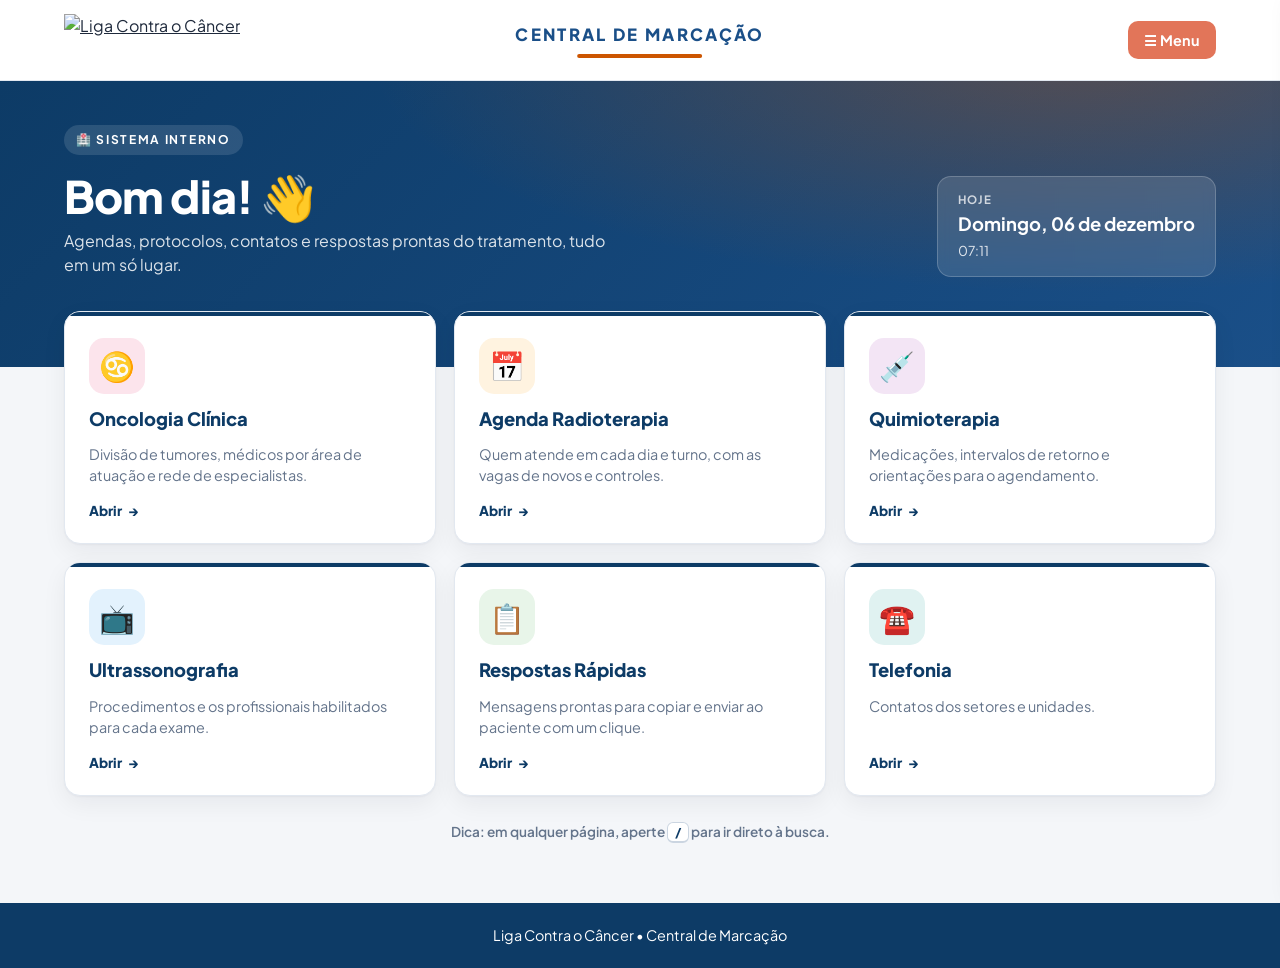
==== commit e8c75839: "Update index.html" ====
--- a/index.html
+++ b/index.html
@@ -6,7 +6,7 @@
 <title>Central de Marcação • Início</title>
 <link rel="preconnect" href="https://fonts.googleapis.com">
 <link href="https://fonts.googleapis.com/css2?family=Plus+Jakarta+Sans:wght@400;500;600;700;800&display=swap" rel="stylesheet">
-<link rel="stylesheet" href="styles.css">
+<link rel="stylesheet" href="./styles.css">
 </head>
 <body data-page="index">
 
@@ -15,7 +15,7 @@
     <div>
       <span class="eyebrow">🏥 Sistema Interno</span>
       <h1><span id="greet">Olá</span>! 👋</h1>
-      <p>Agendas, protocolos, contatos e respostas prontas da Central de Marcação, tudo em um só lugar.</p>
+      <p>Agendas, protocolos, contatos e respostas prontas do tratamento, tudo em um só lugar.</p>
     </div>
     <div class="today-box">
       <small>Hoje</small>
@@ -45,7 +45,7 @@
     <a class="shortcut" href="quimioterapia.html" style="--c:var(--roxo);--bg-c:var(--res-bg)">
       <div class="s-ico">💉</div>
       <h2>Quimioterapia</h2>
-      <p>Protocolos, intervalos de retorno e orientações para o agendamento.</p>
+      <p>Medicações, intervalos de retorno e orientações para o agendamento.</p>
       <span class="go">Abrir <span>→</span></span>
     </a>
 
@@ -66,7 +66,7 @@
     <a class="shortcut" href="telefonia.html" style="--c:var(--azul-2);--bg-c:#e0f2f1">
       <div class="s-ico">☎️</div>
       <h2>Telefonia</h2>
-      <p>Telefones e contatos de todos os setores e unidades.</p>
+      <p>Contatos dos setores e unidades.</p>
       <span class="go">Abrir <span>→</span></span>
     </a>
 
--- a/styles.css
+++ b/styles.css
@@ -151,12 +151,12 @@
 /* ===================== PÁGINA INICIAL ===================== */
 .shortcuts{width:100%;max-width:1280px;margin:-56px auto 0;padding:0 5%;display:grid;grid-template-columns:repeat(3,1fr);gap:18px;position:relative;z-index:5}
 .shortcut{display:flex;flex-direction:column;gap:14px;background:#fff;border:1px solid var(--line);border-radius:var(--radius);padding:26px 24px 22px;text-decoration:none;box-shadow:var(--shadow);transition:.25s;position:relative;overflow:hidden}
-.shortcut::before{content:"";position:absolute;inset:0 0 auto 0;height:4px;background:var(--c)}
+.shortcut::before{content:"";position:absolute;inset:0 0 auto 0;height:4px;background:var(--navy)}
 .shortcut:hover{transform:translateY(-6px);box-shadow:var(--shadow-lg)}
 .s-ico{width:56px;height:56px;border-radius:15px;display:grid;place-items:center;font-size:1.8rem;background:var(--bg-c)}
 .shortcut h2{margin:0;font-size:1.15rem;font-weight:800;color:var(--navy)}
 .shortcut p{margin:0;color:var(--muted);font-size:.9rem}
-.shortcut .go{margin-top:auto;font-weight:800;font-size:.85rem;color:var(--c);display:inline-flex;gap:6px}
+.shortcut .go{margin-top:auto;font-weight:800;font-size:.85rem;color:var(--navy);display:inline-flex;gap:6px}
 .shortcut .go span{transition:.25s}
 .shortcut:hover .go span{transform:translateX(5px)}
 .tip{width:100%;max-width:1280px;margin:26px auto 0;padding:0 5%;color:var(--muted);font-size:.85rem;font-weight:600;text-align:center}
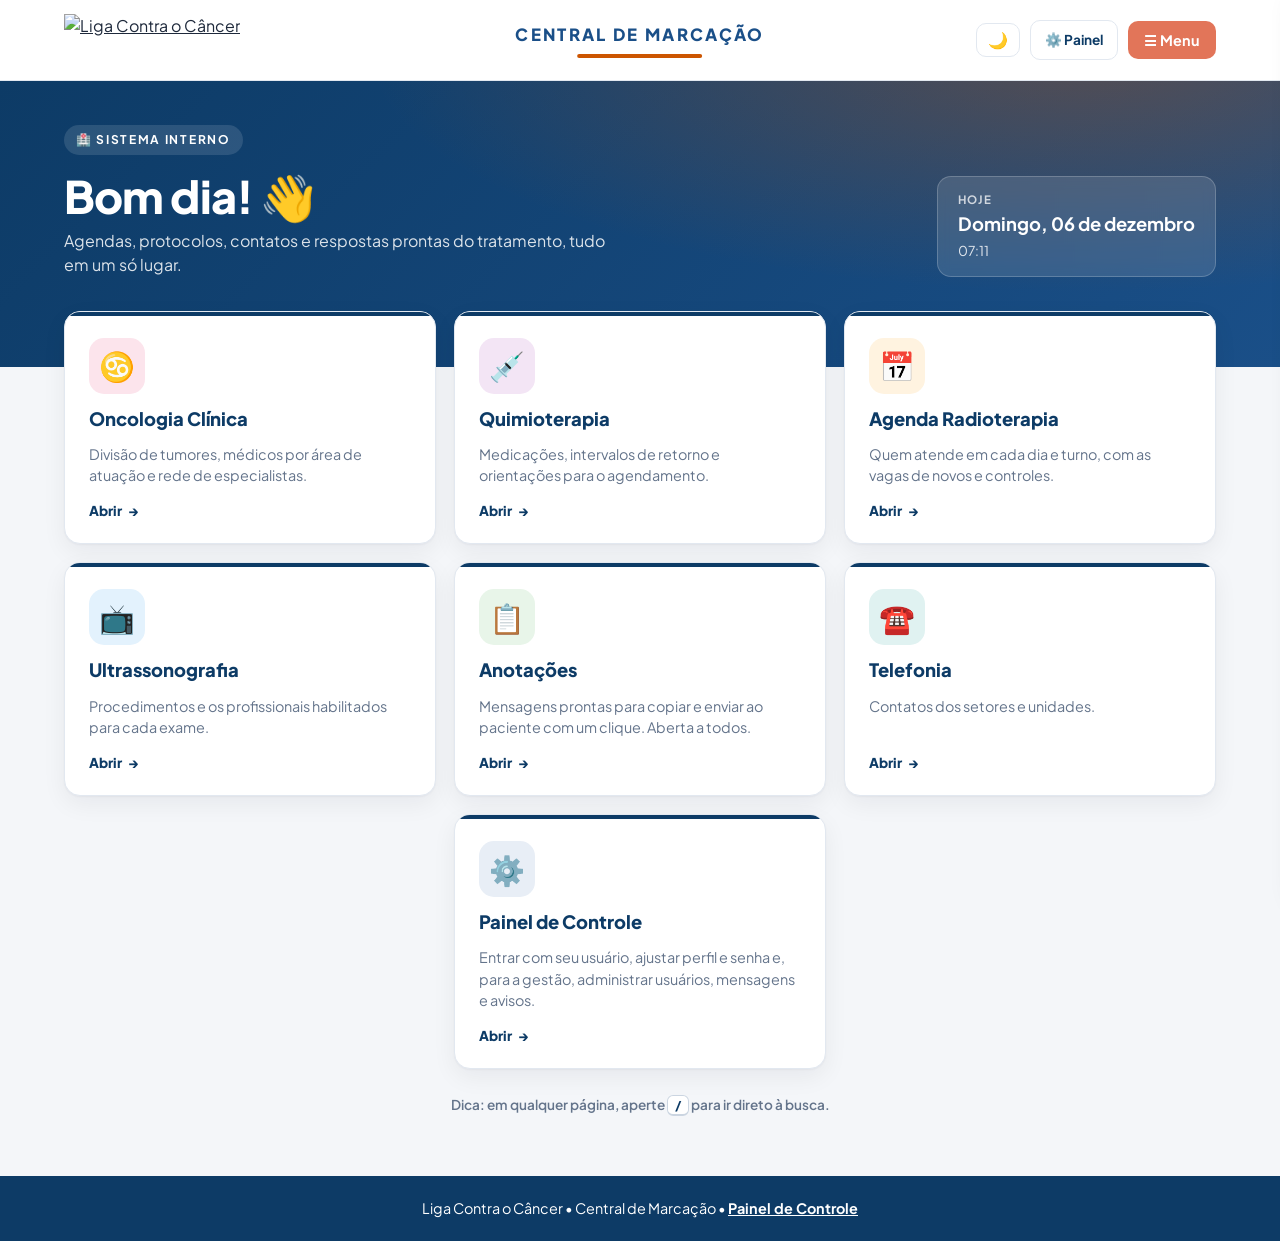
==== commit b9d2c4ea: "Add files via upload" ====
--- a/index.html
+++ b/index.html
@@ -1,6 +1,7 @@
 <!DOCTYPE html>
 <html lang="pt-br">
 <head>
+<script>try{if(localStorage.getItem('an_tema')==='dark')document.documentElement.setAttribute('data-tema','dark')}catch(e){}</script>
 <meta charset="UTF-8">
 <meta name="viewport" content="width=device-width, initial-scale=1.0">
 <title>Central de Marcação • Início</title>
@@ -35,19 +36,19 @@
       <span class="go">Abrir <span>→</span></span>
     </a>
 
-    <a class="shortcut" href="radioterapia.html" style="--c:var(--laranja);--bg-c:var(--conv-bg)">
-      <div class="s-ico">📅</div>
-      <h2>Agenda Radioterapia</h2>
-      <p>Quem atende em cada dia e turno, com as vagas de novos e controles.</p>
-      <span class="go">Abrir <span>→</span></span>
-    </a>
-
     <a class="shortcut" href="quimioterapia.html" style="--c:var(--roxo);--bg-c:var(--res-bg)">
       <div class="s-ico">💉</div>
       <h2>Quimioterapia</h2>
       <p>Medicações, intervalos de retorno e orientações para o agendamento.</p>
       <span class="go">Abrir <span>→</span></span>
     </a>
+
+    <a class="shortcut" href="radioterapia.html" style="--c:var(--laranja);--bg-c:var(--conv-bg)">
+      <div class="s-ico">📅</div>
+      <h2>Agenda Radioterapia</h2>
+      <p>Quem atende em cada dia e turno, com as vagas de novos e controles.</p>
+      <span class="go">Abrir <span>→</span></span>
+    </a>    
 
     <a class="shortcut" href="ultrassonografia.html" style="--c:var(--azul);--bg-c:var(--sus-bg)">
       <div class="s-ico">📺</div>
@@ -58,8 +59,8 @@
 
     <a class="shortcut" href="anotacoes.html" style="--c:var(--verde);--bg-c:var(--ok-bg)">
       <div class="s-ico">📋</div>
-      <h2>Respostas Rápidas</h2>
-      <p>Mensagens prontas para copiar e enviar ao paciente com um clique.</p>
+      <h2>Anotações</h2>
+      <p>Mensagens prontas para copiar e enviar ao paciente com um clique. Aberta a todos.</p>
       <span class="go">Abrir <span>→</span></span>
     </a>
 
@@ -67,6 +68,13 @@
       <div class="s-ico">☎️</div>
       <h2>Telefonia</h2>
       <p>Contatos dos setores e unidades.</p>
+      <span class="go">Abrir <span>→</span></span>
+    </a>
+
+    <a class="shortcut" href="painel.html" style="--c:var(--navy);--bg-c:#e8eef6">
+      <div class="s-ico">⚙️</div>
+      <h2>Painel de Controle</h2>
+      <p>Entrar com seu usuário, ajustar perfil e senha e, para a gestão, administrar usuários, mensagens e avisos.</p>
       <span class="go">Abrir <span>→</span></span>
     </a>
 
--- a/styles.css
+++ b/styles.css
@@ -248,7 +248,7 @@
 .cat-sus-inj{--c:var(--azul);--bg-c:var(--sus-bg)}
 .cat-hemato{--c:var(--vermelho);--bg-c:#ffebee}
 
-/* ===================== RESPOSTAS RÁPIDAS ===================== */
+/* ===================== ANOTAÇÕES ===================== */
 .recent{display:flex;gap:8px;flex-wrap:wrap;align-items:center;margin:0 0 22px;padding:12px 16px;background:#fff;border:1px solid var(--line);border-radius:14px;box-shadow:0 1px 2px rgba(15,23,42,.04)}
 .recent .chip{padding:6px 12px;font-size:.8rem}
 .tpl-grid{display:grid;grid-template-columns:repeat(auto-fill,minmax(300px,1fr));gap:14px}
@@ -356,3 +356,219 @@
 .numbtn.sm{font-size:.9rem;padding:3px 9px;margin:2px 4px 2px 0}
 .chip.u-LIGA,.chip.u-HLA,.chip.u-POL,.chip.u-CECAN,.chip.u-HOS{--bg-c:transparent}
 table.list .btn{padding:4px 10px;font-size:.75rem;margin-left:6px}
+
+/* ============================ BOTÃO DE TEMA ============================ */
+.tema-btn{margin-left:auto;margin-right:10px;background:#fff;border:1px solid var(--line);border-radius:10px;padding:8px 11px;font-size:1rem;line-height:1;transition:.2s}
+.tema-btn:hover{border-color:var(--azul)}
+
+/* ============================ TEMA ESCURO (todas as páginas) ============================
+   Ativado por <html data-tema="dark">, definido pelo botão do topo e guardado no navegador. */
+@media screen{
+html[data-tema="dark"]{--bg:#0f172a;--card:#1e293b;--text:#e2e8f0;--muted:#94a3b8;--line:#334155;
+  --sus-bg:#1e3a5f;--conv-bg:#4a2c10;--res-bg:#3b1f4d;--ok-bg:#16351b;
+  --shadow:0 1px 2px rgba(0,0,0,.3),0 8px 24px rgba(0,0,0,.35);--shadow-lg:0 14px 34px rgba(0,0,0,.5);color-scheme:dark}
+html[data-tema="dark"] .topbar,
+html[data-tema="dark"] .side-menu,
+html[data-tema="dark"] .recent,
+html[data-tema="dark"] .tpl,
+html[data-tema="dark"] .modal-box,
+html[data-tema="dark"] .nothing,
+html[data-tema="dark"] .shortcut,
+html[data-tema="dark"] .cell,
+html[data-tema="dark"] .row-head,
+html[data-tema="dark"] .mcard,
+html[data-tema="dark"] .tumor,
+html[data-tema="dark"] .net-wrap,
+html[data-tema="dark"] .proto,
+html[data-tema="dark"] .phone,
+html[data-tema="dark"] .table-wrap,
+html[data-tema="dark"] .us-card,
+html[data-tema="dark"] .num,
+html[data-tema="dark"] .kpi,
+html[data-tema="dark"] .day-tabs button,
+html[data-tema="dark"] .seg button.active,
+html[data-tema="dark"] kbd,
+html[data-tema="dark"] .skip,
+html[data-tema="dark"] .au-card,
+html[data-tema="dark"] .au-item,
+html[data-tema="dark"] .tema-btn{background:#1e293b}
+html[data-tema="dark"] .search input,
+html[data-tema="dark"] .select,
+html[data-tema="dark"] .field,
+html[data-tema="dark"] .chip,
+html[data-tema="dark"] .btn.ghost,
+html[data-tema="dark"] .med-count,
+html[data-tema="dark"] .user-btn,
+html[data-tema="dark"] .au-plain,
+html[data-tema="dark"] .au-in input,
+html[data-tema="dark"] .au-f textarea,
+html[data-tema="dark"] .au-panel-tabs button,
+html[data-tema="dark"] input[type=file],
+html[data-tema="dark"] .toolbar .select{background:#0f172a;color:#e2e8f0;border-color:#334155}
+html[data-tema="dark"] .modal-foot,
+html[data-tema="dark"] .net-info,
+html[data-tema="dark"] table.list th{background:#172033}
+html[data-tema="dark"] .toolbar{background:rgba(15,23,42,.92)}
+html[data-tema="dark"] .seg{background:#0b1220}
+html[data-tema="dark"] .btn.ghost:hover{background:#1e293b;color:#fff;border-color:#475569}
+html[data-tema="dark"] .chip.active,
+html[data-tema="dark"] .au-panel-tabs button.active{background:#2563eb;border-color:#2563eb;color:#fff}
+html[data-tema="dark"] .chip em,
+html[data-tema="dark"] .uso-pill,
+html[data-tema="dark"] .au-tags span,
+html[data-tema="dark"] .au-bar div,
+html[data-tema="dark"] .au-tabs,
+html[data-tema="dark"] .au-sub code{background:#0f172a;color:#e2e8f0}
+html[data-tema="dark"] .chip.active em{background:rgba(255,255,255,.2);color:#fff}
+html[data-tema="dark"] .au-tabs button.active{background:#334155;color:#fff}
+html[data-tema="dark"] .cell.today{border-color:#7c4a1d;background:linear-gradient(#3a2a1a,#1e293b)}
+html[data-tema="dark"] .tumor-head{background:linear-gradient(90deg,color-mix(in srgb,var(--c) 28%,#1e293b),#1e293b 80%)}
+html[data-tema="dark"] table.list td,
+html[data-tema="dark"] .prof-item{border-bottom-color:#334155}
+html[data-tema="dark"] table.list tr:hover td{background:#172033}
+html[data-tema="dark"] .prof-item:hover{background:#0f172a}
+html[data-tema="dark"] .side-menu a{color:#e2e8f0}
+html[data-tema="dark"] .side-menu a:hover,
+html[data-tema="dark"] .side-menu a.current{background:#0f172a}
+html[data-tema="dark"] .tpl h3,
+html[data-tema="dark"] .sec-head h2,
+html[data-tema="dark"] .shortcut h2,
+html[data-tema="dark"] .shortcut .go,
+html[data-tema="dark"] .tumor-head h3,
+html[data-tema="dark"] .num-big,
+html[data-tema="dark"] table.list .ph,
+html[data-tema="dark"] .net-info b,
+html[data-tema="dark"] .row-head,
+html[data-tema="dark"] kbd,
+html[data-tema="dark"] .numbtn,
+html[data-tema="dark"] .cell .shift-tag,
+html[data-tema="dark"] .kpi b,
+html[data-tema="dark"] .modal-head h2,
+html[data-tema="dark"] .au-card h1,
+html[data-tema="dark"] .au-item b,
+html[data-tema="dark"] .au-bar b{color:#e2e8f0}
+html[data-tema="dark"] .brand-title{color:#7db3ee}
+html[data-tema="dark"] .num b,
+html[data-tema="dark"] .doc .v b{color:color-mix(in srgb,var(--c) 55%,#fff)}
+html[data-tema="dark"] .pill,
+html[data-tema="dark"] .tag-pill,
+html[data-tema="dark"] .unit,
+html[data-tema="dark"] .cat-tag,
+html[data-tema="dark"] .doc .tag,
+html[data-tema="dark"] .count-pill{background:color-mix(in srgb,var(--c,var(--azul)) 26%,transparent);color:color-mix(in srgb,var(--c,var(--azul)) 50%,#fff)}
+html[data-tema="dark"] .s-ico{background:color-mix(in srgb,var(--c,var(--navy)) 24%,transparent)}
+html[data-tema="dark"] .doc:hover .tag{background:rgba(255,255,255,.12)}
+html[data-tema="dark"] .proto .ret{color:#86efac}
+html[data-tema="dark"] .flag{background:#3a2a14;color:#fdba74}
+html[data-tema="dark"] .flag.sc{background:#16314f;color:#93c5fd}
+html[data-tema="dark"] .flag.leito{background:#4a1d33;color:#f9a8d4}
+html[data-tema="dark"] .flag.unicat{background:#2e2250;color:#c4b5fd}
+html[data-tema="dark"] .flag.judic{background:#4a1d1d;color:#fca5a5}
+html[data-tema="dark"] .flag.dia{background:#4a3a0c;color:#fde68a}
+html[data-tema="dark"] .flag.poltrona{background:#16351b;color:#86efac}
+html[data-tema="dark"] .cell .empty{color:#475569}
+html[data-tema="dark"] .wa-bg{background:#0b141a}
+html[data-tema="dark"] .wa{background:#005c4b;color:#e9edef}
+html[data-tema="dark"] .modal-x{background:#334155;color:#e2e8f0}
+html[data-tema="dark"] .modal-x:hover{background:#475569}
+html[data-tema="dark"] .au-msg.err{background:#4a1d1d;color:#fca5a5}
+html[data-tema="dark"] .au-msg.ok{background:#16351b;color:#86efac}
+html[data-tema="dark"] .au-msg.warn{background:#4a3a0c;color:#fde68a}
+html[data-tema="dark"] .au-rules li::before{color:#475569}
+html[data-tema="dark"] .au-rules li.ok{color:#86efac}
+html[data-tema="dark"] .count-pill[style*="e8f5e9"]{background:#16351b!important}
+html[data-tema="dark"] .seg button.active{background:#334155;color:#fff}
+}
+
+/* ============ LOGIN, PAINEL E AVISOS (compartilhado: painel.html, anotacoes.html e topo de todas as páginas) ============ */
+.user-btn{display:inline-block;text-decoration:none;margin-right:10px;background:#fff;color:var(--navy);border:1px solid var(--line);padding:9px 14px;border-radius:10px;font-weight:700;font-size:.85rem;max-width:230px;overflow:hidden;text-overflow:ellipsis;white-space:nowrap;transition:.2s}
+.user-btn:hover{border-color:var(--azul);color:var(--azul)}
+.user-btn + .menu-btn{margin-left:0}
+@media(max-width:680px){.user-btn{max-width:56px;padding:9px 12px}.user-btn span{display:none}}
+.au-gate{flex:1;display:flex;align-items:center;justify-content:center;padding:40px 16px}
+.au-card{width:100%;max-width:420px;background:var(--card);border:1px solid var(--line);border-radius:var(--radius);box-shadow:var(--shadow-lg);padding:28px 26px}
+.au-card h1{margin:0 0 4px;font-size:1.35rem;color:var(--navy);font-weight:800}
+.au-card .au-sub{margin:0 0 18px;color:var(--muted);font-size:.88rem}
+.au-tabs{display:flex;gap:4px;background:#eef2f7;padding:4px;border-radius:12px;margin-bottom:18px}
+.au-tabs button{flex:1;border:0;background:transparent;padding:9px;border-radius:9px;font-weight:700;font-size:.85rem;color:var(--muted)}
+.au-tabs button.active{background:#fff;color:var(--navy);box-shadow:0 2px 6px rgba(15,23,42,.1)}
+.au-f{display:block;margin-bottom:14px}
+.au-f > span{display:block;font-size:.72rem;font-weight:800;text-transform:uppercase;letter-spacing:.08em;color:var(--muted);margin-bottom:6px}
+.au-in{position:relative}
+.au-in input,.au-f textarea,.au-f input.au-plain{width:100%;padding:12px 14px;border-radius:12px;border:1px solid var(--line);background:#fff;font:inherit;font-size:.95rem;outline:none;transition:.2s}
+.au-in input{padding-right:46px}
+.au-in input:focus,.au-f textarea:focus,.au-f input.au-plain:focus{border-color:var(--azul);box-shadow:0 0 0 4px rgba(26,79,136,.12)}
+.au-f textarea{min-height:130px;resize:vertical}
+.au-eye{position:absolute;right:6px;top:50%;transform:translateY(-50%);border:0;background:transparent;font-size:1rem;padding:6px 8px;opacity:.6}
+.au-eye:hover{opacity:1}
+.au-rules{list-style:none;margin:-4px 0 14px;padding:0;font-size:.8rem;color:var(--muted);display:grid;gap:3px}
+.au-rules li::before{content:"○ ";color:#cbd5e1}
+.au-rules li.ok{color:var(--verde);font-weight:600}
+.au-rules li.ok::before{content:"✔ ";color:var(--verde)}
+.au-msg{display:none;margin:0 0 14px;padding:10px 12px;border-radius:10px;font-size:.85rem;font-weight:600}
+.au-msg.show{display:block}
+.au-msg.err{background:#fdecea;color:var(--vermelho)}
+.au-msg.ok{background:var(--ok-bg);color:var(--verde)}
+.au-msg.warn{background:#fff8e1;color:#8a5a00}
+.au-go{width:100%;padding:12px;font-size:.95rem;border-radius:12px}
+.au-go[disabled]{opacity:.6;pointer-events:none}
+.au-link{display:block;margin:14px auto 0;background:none;border:0;color:var(--azul);font-weight:700;font-size:.83rem;text-decoration:underline}
+.au-note{margin-top:14px;font-size:.76rem;color:var(--muted);text-align:center}
+.au-panel-tabs{display:flex;gap:6px;margin-bottom:16px;flex-wrap:wrap}
+.au-panel-tabs button{border:1px solid var(--line);background:#fff;color:var(--muted);padding:8px 14px;border-radius:999px;font-weight:700;font-size:.83rem}
+.au-panel-tabs button.active{background:var(--navy);border-color:var(--navy);color:#fff}
+.au-list{display:grid;gap:8px;margin-bottom:18px}
+.au-item{display:flex;gap:10px;align-items:center;justify-content:space-between;border:1px solid var(--line);border-radius:12px;padding:10px 12px;background:#fff}
+.au-item b{display:block;font-size:.9rem;color:var(--navy);overflow-wrap:anywhere}
+.au-item small{color:var(--muted);display:block;max-width:360px;white-space:nowrap;overflow:hidden;text-overflow:ellipsis}
+.au-item .au-acts{display:flex;gap:6px;flex-shrink:0}
+.au-empty{padding:18px;text-align:center;color:var(--muted);border:1px dashed #cbd5e1;border-radius:12px;font-weight:600;font-size:.88rem}
+.au-sep{border:0;border-top:1px solid var(--line);margin:4px 0 16px}
+.btn.danger{background:var(--vermelho)}
+.btn.danger:hover{background:#8e1c1c}
+.uso-pill{font-size:.7rem;font-weight:800;color:var(--muted);background:#eef2f7;padding:2px 8px;border-radius:999px;white-space:nowrap;align-self:flex-start}
+.btn.fav.on{color:#f59e0b;border-color:#f59e0b}
+.au-item{flex-wrap:wrap}
+.au-main{flex:1;min-width:140px}
+.au-item .au-acts{flex-wrap:wrap}
+.au-item.drag{opacity:.45}
+.au-grip{cursor:grab;color:var(--muted);user-select:none;letter-spacing:-2px;padding:0 2px}
+.au-cat{font-size:.72rem;font-weight:800;text-transform:uppercase;letter-spacing:.08em;color:var(--muted);margin:14px 0 8px}
+.au-bar{display:grid;grid-template-columns:minmax(120px,220px) 1fr 36px;gap:10px;align-items:center;margin-bottom:8px;font-size:.85rem}
+.au-bar span{overflow:hidden;text-overflow:ellipsis;white-space:nowrap}
+.au-bar div{background:#eef2f7;border-radius:999px;height:10px;overflow:hidden}
+.au-bar i{display:block;height:100%;background:var(--azul);border-radius:999px}
+.au-bar b{text-align:right;color:var(--navy)}
+.au-tags{display:flex;flex-wrap:wrap;gap:6px;font-size:.8rem}
+.au-tags span{background:#eef2f7;color:var(--text);padding:4px 10px;border-radius:999px;font-weight:600}
+.au-tags span button{border:0;background:transparent;color:var(--vermelho);font-weight:800;padding:0 0 0 4px}
+.au-check{display:inline-flex;gap:8px;align-items:center;font-size:.85rem;font-weight:600}
+.btn[disabled]{opacity:.45;pointer-events:none}
+.au-sub code{background:#eef2f7;padding:1px 5px;border-radius:5px}
+.aviso-bar{position:fixed;top:14px;left:50%;transform:translateX(-50%);z-index:4000;width:min(580px,calc(100% - 24px));display:flex;gap:12px;align-items:flex-start;background:#fff8e1;color:#4a3a0c;border:1px solid #f5b942;border-left:6px solid var(--laranja);border-radius:14px;padding:14px 16px;box-shadow:var(--shadow-lg);animation:avisoIn .35s ease}
+.aviso-ico{font-size:1.5rem;line-height:1}
+.aviso-txt{flex:1;min-width:0;font-size:.92rem;white-space:pre-wrap;overflow-wrap:anywhere}
+.aviso-txt b{display:block;margin-bottom:2px;color:#8a5a00}
+@keyframes avisoIn{from{opacity:0;transform:translate(-50%,-14px)}to{opacity:1;transform:translate(-50%,0)}}
+html[data-tema="dark"] .aviso-bar{background:#3b2f0e;color:#fde68a;border-color:#8a6a1c;border-left-color:var(--laranja)}
+html[data-tema="dark"] .aviso-txt b{color:#fbbf24}
+
+/* ============ PAINEL DE CONTROLE (página painel.html) ============ */
+.pn-top{display:flex;flex-wrap:wrap;gap:12px;align-items:center;justify-content:center;text-align:center;margin:34px auto 0}
+.pn-top b{color:var(--navy);font-size:1.05rem}
+.pn-top small{display:block;color:var(--muted);font-weight:600}
+.pn-grid{display:grid;grid-template-columns:repeat(3,minmax(0,210px));gap:22px;justify-content:center;margin:28px auto 10px}
+.pn-card{position:relative;aspect-ratio:1/1;display:flex;flex-direction:column;align-items:center;justify-content:center;gap:8px;text-align:center;padding:14px;background:var(--card);color:var(--text);border:1px solid var(--line);border-top:5px solid var(--c,var(--azul));border-radius:var(--radius);box-shadow:var(--shadow);font:inherit;transition:.25s}
+.pn-card:hover{transform:translateY(-6px);box-shadow:var(--shadow-lg)}
+.pn-ico{font-size:2.5rem;line-height:1}
+.pn-card h2{margin:0;font-size:1.1rem;font-weight:800;color:var(--navy)}
+.pn-card p{margin:0;font-size:.78rem;color:var(--muted);line-height:1.35}
+.pn-badge{position:absolute;top:10px;right:10px;min-width:24px;height:24px;padding:0 7px;border-radius:999px;background:var(--vermelho);color:#fff;font-size:.78rem;font-weight:800;display:grid;place-items:center}
+.pn-alert{max-width:640px;margin:22px auto 0}
+.pn-login{padding:26px 0 10px;display:flex;justify-content:center}
+.au-sub b{color:var(--text)}
+@media(max-width:640px){.pn-grid{grid-template-columns:repeat(2,minmax(0,1fr));gap:14px}.pn-card h2{font-size:1rem}.pn-ico{font-size:2.1rem}}
+.footer a{color:#fff;font-weight:700}
+html[data-tema="dark"] .pn-card h2,html[data-tema="dark"] .pn-top b{color:#e2e8f0}
+
+@media(min-width:1001px){.shortcuts .shortcut:last-child:nth-child(3n+1){grid-column:2}}
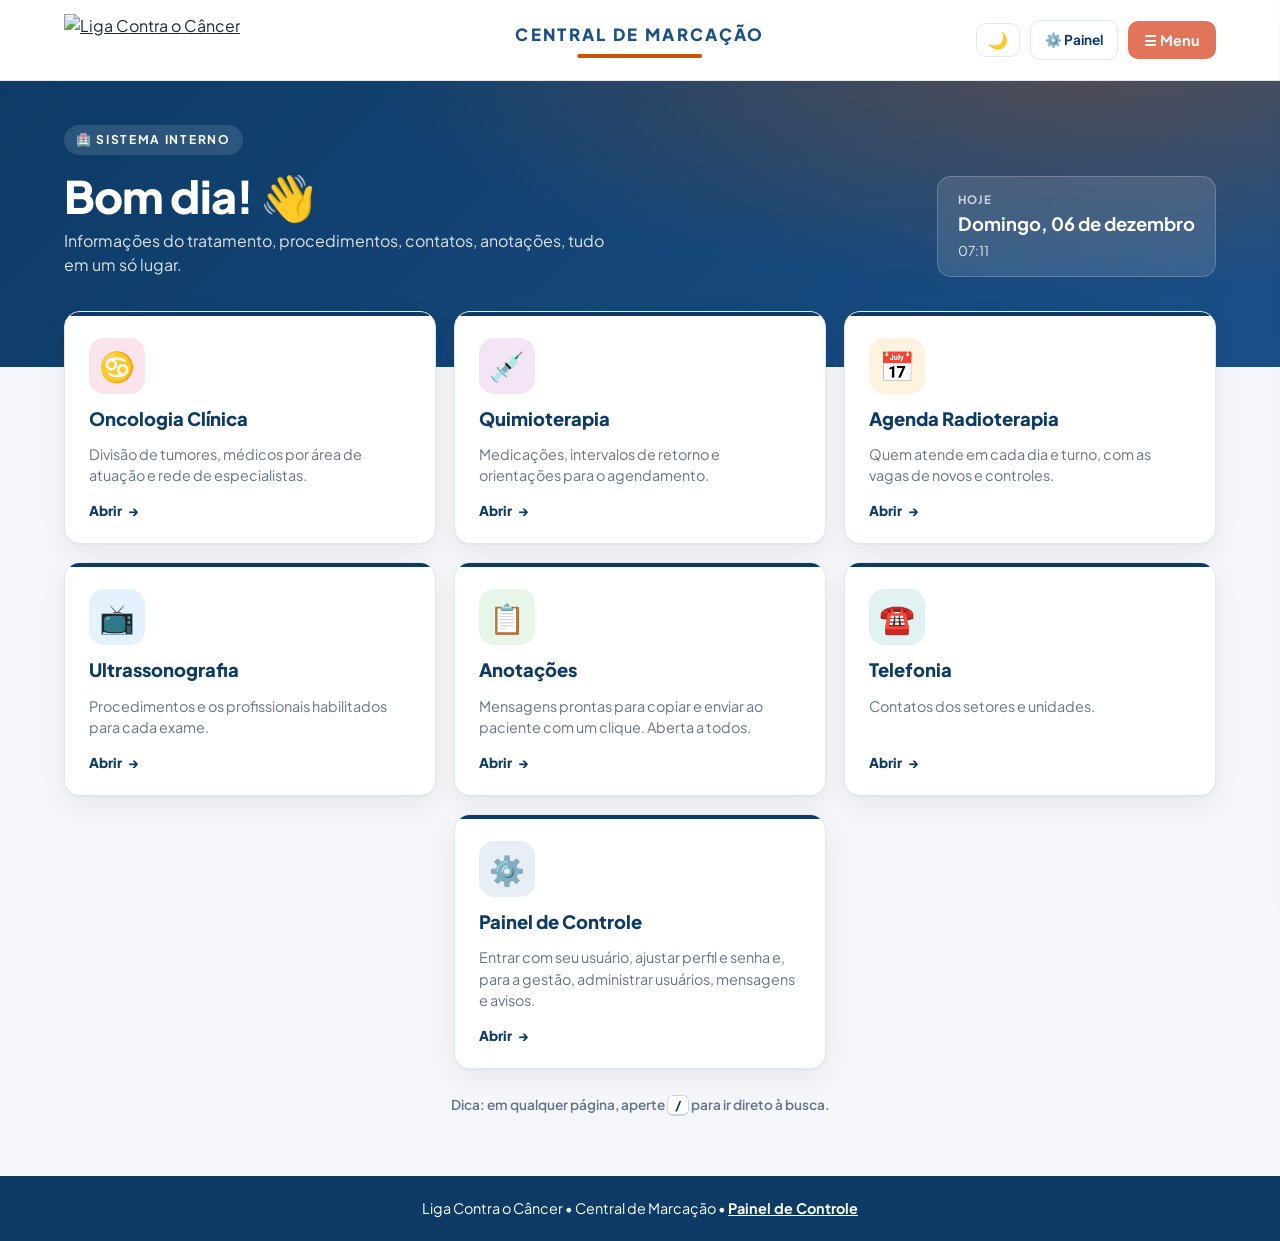
==== commit 130de5f1: "Update index.html" ====
--- a/index.html
+++ b/index.html
@@ -16,7 +16,7 @@
     <div>
       <span class="eyebrow">🏥 Sistema Interno</span>
       <h1><span id="greet">Olá</span>! 👋</h1>
-      <p>Agendas, protocolos, contatos e respostas prontas do tratamento, tudo em um só lugar.</p>
+      <p>Informações do tratamento, procedimentos, contatos, anotações, tudo em um só lugar.</p>
     </div>
     <div class="today-box">
       <small>Hoje</small>
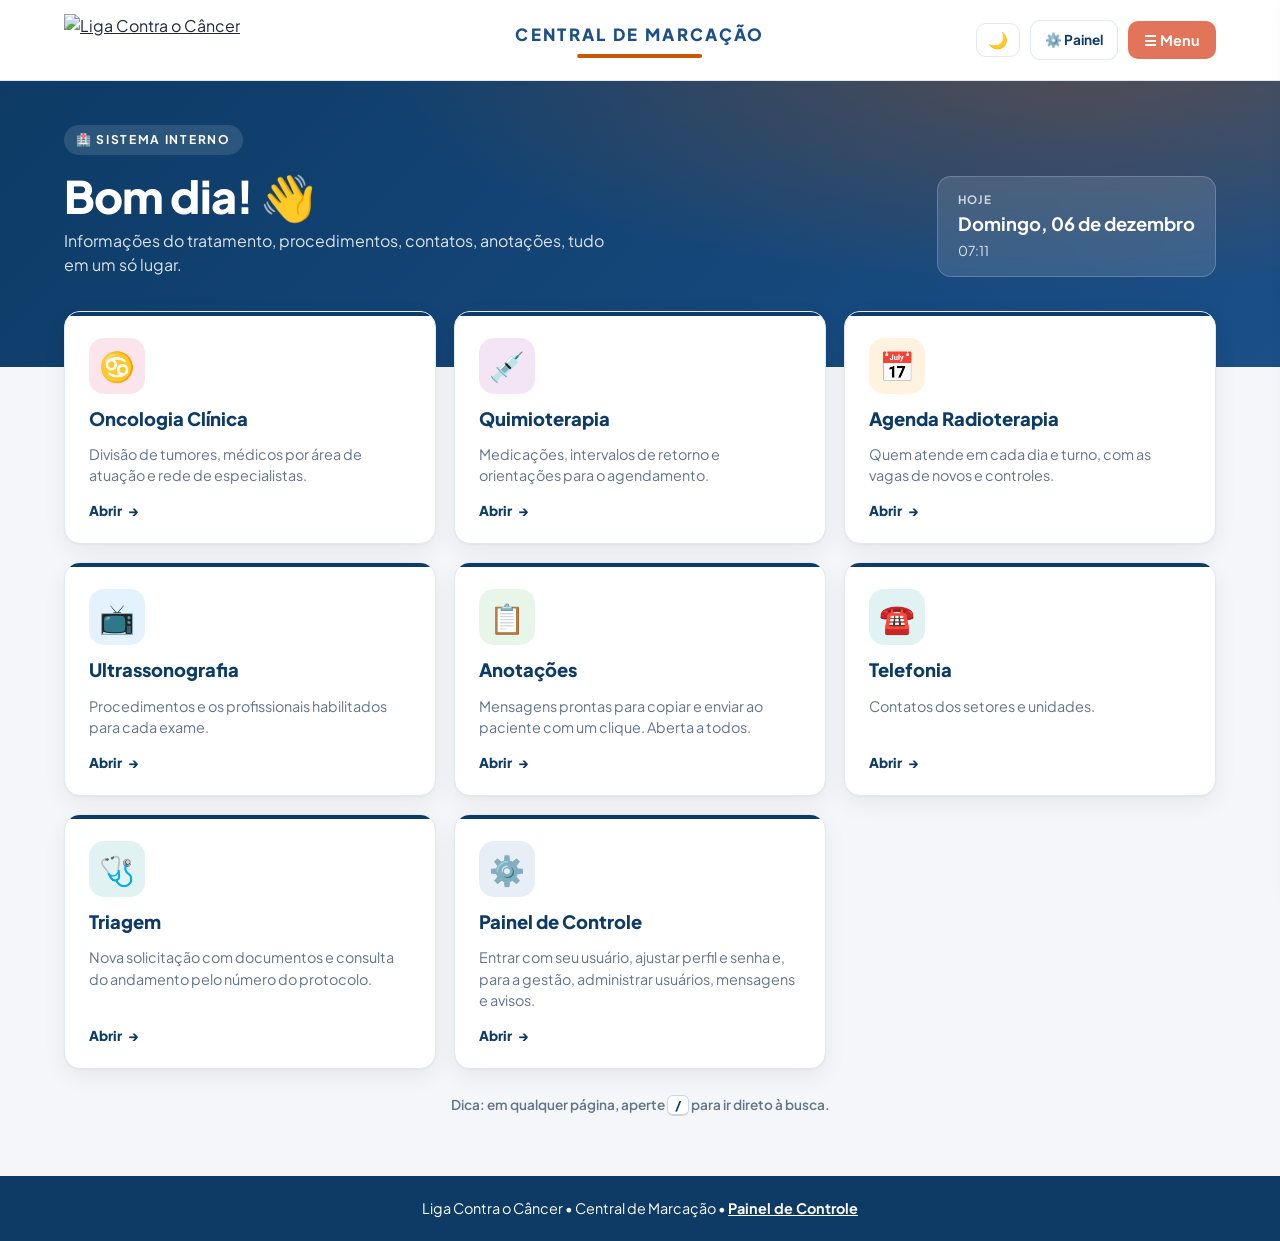
==== commit 07c3b7ba: "Add files via upload" ====
--- a/index.html
+++ b/index.html
@@ -71,6 +71,13 @@
       <span class="go">Abrir <span>→</span></span>
     </a>
 
+    <a class="shortcut" href="triagem.html" style="--c:#00897b;--bg-c:#e0f2f1">
+      <div class="s-ico">🩺</div>
+      <h2>Triagem</h2>
+      <p>Nova solicitação com documentos e consulta do andamento pelo número do protocolo.</p>
+      <span class="go">Abrir <span>→</span></span>
+    </a>
+
     <a class="shortcut" href="painel.html" style="--c:var(--navy);--bg-c:#e8eef6">
       <div class="s-ico">⚙️</div>
       <h2>Painel de Controle</h2>
--- a/styles.css
+++ b/styles.css
@@ -572,3 +572,218 @@
 html[data-tema="dark"] .pn-card h2,html[data-tema="dark"] .pn-top b{color:#e2e8f0}
 
 @media(min-width:1001px){.shortcuts .shortcut:last-child:nth-child(3n+1){grid-column:2}}
+
+/* ============================ TRIAGEM (triagem.html e painel) ============================
+   Estilo clínico/hospitalar: azul sóbrio, cinza e branco. Cores de status:
+   amarelo = Pendente, verde = Autorizado, vermelho = Não Autorizado.
+   Para ajustar a paleta, edite as variáveis --tg-* logo abaixo. */
+:root{
+  --tg-head:#0b3a5e; --tg-blue:#1f6fa8; --tg-blue-dk:#0b3a5e; --tg-tint:#eaf2f8;
+  --tg-ink:#17293b; --tg-gray:#5d6d7e; --tg-line:#d7e0e9; --tg-bg:#f2f5f8; --tg-card:#fff; --tg-soft:#f7f9fb;
+  --tg-warn:#8a5a00; --tg-warn-bg:#fff6dd; --tg-warn-st:#e0a800;
+  --tg-ok:#17693a; --tg-ok-bg:#e4f4ea; --tg-ok-st:#2e9e5b;
+  --tg-bad:#b42318; --tg-bad-bg:#fdeceb; --tg-bad-st:#d64545;
+  --tg-shadow:0 1px 2px rgba(15,35,55,.05),0 6px 18px rgba(15,35,55,.06);
+}
+html[data-tema="dark"]{
+  --tg-head:#cfe3f5; --tg-blue:#5aa5dc; --tg-blue-dk:#2563eb; --tg-tint:#16263a;
+  --tg-ink:#e2e8f0; --tg-gray:#94a3b8; --tg-line:#334155; --tg-bg:#0f172a; --tg-card:#1e293b; --tg-soft:#172033;
+  --tg-warn:#fde68a; --tg-warn-bg:#4a3a0c; --tg-ok:#86efac; --tg-ok-bg:#16351b; --tg-bad:#fca5a5; --tg-bad-bg:#4a1d1d;
+  --tg-shadow:0 1px 2px rgba(0,0,0,.3);
+}
+
+/* ---- página triagem.html ---- */
+body[data-page="triagem"]{background:var(--tg-bg)}
+body[data-page="triagem"] .hero{background:linear-gradient(135deg,#0b3a5e 0%,#1f6fa8 100%);padding-bottom:96px}
+body[data-page="triagem"] .hero h1{letter-spacing:-.01em}
+.tg-wrap{width:100%;max-width:900px;margin:-56px auto 0;padding:0 5%;position:relative;z-index:5}
+.tg-wrap kbd{font:700 .72rem/1 inherit;padding:2px 6px;border:1px solid var(--tg-line);border-bottom-width:2px;border-radius:5px;background:var(--tg-soft);color:var(--tg-ink)}
+.tg-tabs{display:flex;gap:4px;background:var(--tg-card);border:1px solid var(--tg-line);border-radius:12px;padding:5px;box-shadow:var(--tg-shadow);margin-bottom:18px}
+.tg-tabs button{flex:1;border:0;background:transparent;padding:12px 10px;border-radius:9px;font-weight:700;font-size:.92rem;color:var(--tg-gray);transition:.2s}
+.tg-tabs button:hover{color:var(--tg-ink);background:var(--tg-soft)}
+.tg-tabs button.active{background:var(--tg-blue-dk);color:#fff}
+.tg-block{background:var(--tg-card);border:1px solid var(--tg-line);border-radius:14px;box-shadow:var(--tg-shadow);padding:22px 24px 10px;margin-bottom:18px}
+.tg-block-head{display:flex;align-items:center;gap:10px;margin:0 0 18px;font-size:1.02rem;font-weight:800;color:var(--tg-head)}
+.tg-block-head > span{width:32px;height:32px;display:grid;place-items:center;background:var(--tg-tint);border-radius:9px;font-size:1rem;flex:none}
+.tg-block-head::after{content:"";flex:1;height:1px;background:var(--tg-line)}
+.tg-row{display:grid;grid-template-columns:repeat(auto-fit,minmax(200px,1fr));gap:0 16px;align-items:start}
+.tg-block .au-f > span{color:var(--tg-gray)}
+.tg-block .au-f > span small{text-transform:none;letter-spacing:0;font-weight:600;opacity:.8}
+.tg-block .au-f input.au-plain,.tg-block input.au-plain{border-color:var(--tg-line);border-radius:10px;background:var(--tg-card);color:var(--tg-ink);min-height:46px}
+.tg-block .au-f input.au-plain:focus{border-color:var(--tg-blue);box-shadow:0 0 0 4px rgba(31,111,168,.15)}
+.tg-req{color:var(--tg-bad-st)}
+.tg-err{display:block;font-style:normal;font-size:.78rem;font-weight:600;color:var(--tg-bad);margin-top:4px}
+.tg-err:empty{display:none}
+.tg-idade{display:block;font-style:normal;font-size:.8rem;font-weight:700;color:var(--tg-blue);margin-top:4px}
+.tg-idade:empty{display:none}
+.au-plain.invalido{border-color:var(--tg-bad-st)!important;box-shadow:0 0 0 3px rgba(214,69,69,.14)}
+.tg-hint{margin:-6px 0 14px;font-size:.86rem;color:var(--tg-gray)}
+.tg-hint b{color:var(--tg-ink)}
+.tg-file{position:absolute;width:1px;height:1px;opacity:0;pointer-events:none}
+.tg-drop{display:flex;flex-direction:column;align-items:center;gap:4px;text-align:center;padding:26px 16px;border:2px dashed #b9c8d8;border-radius:12px;background:var(--tg-soft);cursor:pointer;font-size:.92rem;color:var(--tg-gray);transition:.2s}
+.tg-drop b{color:var(--tg-blue)}
+.tg-drop small{font-size:.75rem;font-weight:700;letter-spacing:.06em}
+.tg-drop-ico{font-size:1.7rem}
+.tg-drop:hover,.tg-drop.over{border-color:var(--tg-blue);background:var(--tg-tint)}
+.tg-file:focus-visible + .tg-drop{outline:3px solid rgba(31,111,168,.4);outline-offset:2px}
+.tg-paste-row{display:flex;align-items:center;gap:10px;flex-wrap:wrap;margin-top:12px;font-size:.84rem;color:var(--tg-gray)}
+
+/* botões */
+.tg-btn{display:inline-flex;align-items:center;justify-content:center;gap:6px;height:40px;padding:0 16px;border-radius:10px;border:1px solid var(--tg-blue);background:var(--tg-card);color:var(--tg-blue);font-weight:700;font-size:.85rem;white-space:nowrap;transition:.15s}
+.tg-btn:hover{background:var(--tg-tint)}
+.tg-btn.danger{border-color:#c0392b;color:#c0392b}
+.tg-btn.danger:hover{background:#fdecea}
+.tg-btn.danger[disabled]{opacity:.5;pointer-events:none}
+.tg-btn.primary{background:var(--tg-blue-dk);border-color:var(--tg-blue-dk);color:#fff}
+.tg-btn.primary:hover{filter:brightness(1.12)}
+.tg-mini{display:inline-flex;align-items:center;gap:5px;height:30px;padding:0 10px;border-radius:8px;border:1px solid var(--tg-line);background:var(--tg-card);color:var(--tg-ink);font-weight:700;font-size:.76rem;transition:.15s}
+.tg-mini:hover{border-color:var(--tg-blue);color:var(--tg-blue)}
+.tg-mini[disabled]{opacity:.5;pointer-events:none}
+.tg-submit{padding:13px 26px;font-size:.98rem;border-radius:12px;background:var(--tg-blue-dk);color:#fff}
+.tg-submit:hover{background:var(--tg-blue);transform:none}
+.tg-submit[disabled]{opacity:.7}
+.tg-actions{display:flex;justify-content:flex-end;margin-bottom:10px}
+.tg-busca{display:flex;gap:12px;align-items:flex-end;flex-wrap:wrap;margin-bottom:6px}
+.tg-proto-in{font-weight:800;letter-spacing:.12em;text-transform:uppercase}
+.tg-busca .tg-submit{margin-bottom:0;height:46px;padding-top:0;padding-bottom:0;display:inline-flex;align-items:center;justify-content:center;white-space:nowrap}
+.tg-busca .tg-proto-in{height:46px;margin-bottom:0}
+.tg-busca .au-f{margin-bottom:0!important}
+
+/* lista de anexos do formulário */
+.tg-files{list-style:none;margin:14px 0 0;padding:0;display:grid;grid-template-columns:repeat(auto-fill,minmax(300px,1fr));gap:10px}
+.tg-file-item{display:flex;align-items:center;gap:12px;border:1px solid var(--tg-line);border-radius:12px;padding:8px 10px;background:var(--tg-card)}
+.tg-file-thumb{flex:none;width:56px;height:56px;border-radius:9px;border:1px solid var(--tg-line);background:var(--tg-tint);display:grid;place-items:center;padding:0;overflow:hidden;font-size:1.6rem;cursor:zoom-in}
+.tg-file-thumb img{width:100%;height:100%;object-fit:cover;display:block}
+.tg-file-info{flex:1;min-width:0;display:flex;flex-direction:column}
+.tg-file-nome{font-weight:700;font-size:.86rem;color:var(--tg-ink);overflow:hidden;text-overflow:ellipsis;white-space:nowrap}
+.tg-file-tam{font-size:.75rem;font-weight:600;color:var(--tg-gray)}
+.tg-file-acts{display:flex;align-items:center;gap:6px;flex:none}
+.tg-file-x{border:0;width:30px;height:30px;border-radius:50%;background:var(--tg-soft);color:var(--tg-bad);font-size:1.15rem;font-weight:800;line-height:1}
+.tg-file-x:hover{background:var(--tg-bad-bg)}
+.tg-files-sum{margin:8px 0 12px;font-size:.78rem;font-weight:700;color:var(--tg-gray)}
+.tg-files-sum:empty{margin:0}
+
+/* selo de status (ponto colorido + texto) */
+.tg-badge{display:inline-flex;align-items:center;gap:8px;padding:5px 12px;border-radius:999px;font-weight:800;font-size:.8rem;white-space:nowrap}
+.tg-badge i{width:8px;height:8px;border-radius:50%;background:currentColor;flex:none}
+.tg-badge small{font-weight:600;opacity:.85;font-size:.75rem}
+.tg-badge small::before{content:"· "}
+.tg-badge.pendente{background:var(--tg-warn-bg);color:var(--tg-warn)}
+.tg-badge.analisando{background:#e3f0fb;color:#0b4a7a}
+html[data-tema="dark"] .tg-badge.analisando{background:#10304d;color:#9fd0f5}
+.tg-badge.autorizado{background:var(--tg-ok-bg);color:var(--tg-ok)}
+.tg-badge.recusado{background:var(--tg-bad-bg);color:var(--tg-bad)}
+
+/* resultado da consulta */
+.tg-res{border:1px solid var(--tg-line);border-radius:12px;overflow:hidden;margin-bottom:14px;background:var(--tg-card)}
+.tg-res-head{display:flex;justify-content:space-between;align-items:center;gap:12px;flex-wrap:wrap;padding:16px 20px;background:var(--tg-soft);border-bottom:1px solid var(--tg-line)}
+.tg-res-head small{display:block;font-size:.7rem;font-weight:800;text-transform:uppercase;letter-spacing:.08em;color:var(--tg-gray)}
+.tg-res-head b{font-size:1.3rem;letter-spacing:.08em;color:var(--tg-head)}
+.tg-res-dl{margin:0;padding:6px 20px}
+.tg-res-dl div{padding:12px 0;border-bottom:1px solid var(--tg-line)}
+.tg-res-dl div:last-child{border-bottom:0}
+.tg-res-dl dt{font-size:.72rem;font-weight:800;text-transform:uppercase;letter-spacing:.08em;color:var(--tg-gray)}
+.tg-res-dl dd{margin:2px 0 0;font-weight:600;overflow-wrap:anywhere}
+.tg-res footer{padding:12px 20px;border-top:1px solid var(--tg-line);display:flex;justify-content:flex-end}
+
+/* comprovante (modal) */
+.tg-ok{text-align:center}
+.tg-ok-lbl{margin:4px 0 8px;font-size:.75rem;font-weight:800;text-transform:uppercase;letter-spacing:.1em;color:var(--tg-gray)}
+.tg-proto{font-size:2rem;font-weight:800;letter-spacing:.12em;color:var(--tg-head);background:var(--tg-soft);border:2px dashed var(--tg-blue);border-radius:12px;padding:14px 10px;user-select:all}
+.tg-ok-meta{display:flex;flex-direction:column;align-items:center;gap:8px;margin-top:14px}
+.tg-ok-meta small{color:var(--tg-gray);font-weight:600}
+
+/* pré-visualização de anexo (modal) */
+.tg-prev{display:grid;place-items:center;min-height:220px;background:var(--tg-tint);border-radius:10px;padding:8px}
+.tg-prev img{max-width:100%;max-height:68vh;border-radius:6px;display:block}
+.tg-prev iframe{width:100%;height:68vh;border:0;border-radius:6px;background:#fff}
+.tg-prev-load{color:var(--tg-gray);font-weight:600;font-size:.9rem}
+.modal-box.wide:has(.tg-prev){max-width:860px}
+
+/* ---- GESTÃO (Painel de Controle > Triagem) ---- */
+.modal-box.wide:has(.tg-admin){max-width:940px}
+.tg-admin{color:var(--tg-ink)}
+.tg-toolbar{display:flex;flex-direction:column;gap:12px;margin-bottom:12px}
+.tg-search{position:relative;display:block}
+.tg-search svg{position:absolute;left:14px;top:50%;transform:translateY(-50%);color:var(--tg-gray);pointer-events:none}
+.tg-search input{width:100%;height:46px;padding:0 14px 0 42px;border:1px solid var(--tg-line);border-radius:12px;background:var(--tg-card);color:var(--tg-ink);font:inherit;font-size:.92rem;outline:none;transition:.2s}
+.tg-search input:focus{border-color:var(--tg-blue);box-shadow:0 0 0 4px rgba(31,111,168,.15)}
+.tg-filters{display:flex;gap:8px;flex-wrap:wrap}
+.tg-filter{--dot:var(--tg-gray);display:inline-flex;align-items:center;gap:8px;height:38px;padding:0 14px;border-radius:999px;border:1px solid var(--tg-line);background:var(--tg-card);color:var(--tg-gray);font-weight:700;font-size:.84rem;white-space:nowrap;transition:.15s}
+.tg-filter:hover{border-color:#aebccb;color:var(--tg-ink)}
+.tg-filter .tg-dot{width:9px;height:9px;border-radius:50%;background:var(--dot);flex:none}
+.tg-filter.todos .tg-dot{display:none}
+.tg-filter.pendente{--dot:var(--tg-warn-st)} .tg-filter.analisando{--dot:#1f6fa8} .tg-filter.autorizado{--dot:var(--tg-ok-st)} .tg-filter.recusado{--dot:var(--tg-bad-st)}
+.tg-filter em{font-style:normal;font-size:.72rem;font-weight:800;min-width:22px;text-align:center;padding:1px 7px;border-radius:999px;background:var(--tg-tint);color:var(--tg-gray)}
+.tg-filter.active{background:var(--tg-blue-dk);border-color:var(--tg-blue-dk);color:#fff}
+.tg-filter.active em{background:rgba(255,255,255,.2);color:#fff}
+.tg-filter.active .tg-dot{box-shadow:0 0 0 2px rgba(255,255,255,.55)}
+.tg-count{margin:0 0 10px;font-size:.78rem;font-weight:700;color:var(--tg-gray)}
+.tg-cards{display:grid;gap:14px}
+
+.tg-card{--st:var(--tg-warn-st);background:var(--tg-card);border:1px solid var(--tg-line);border-left:5px solid var(--st);border-radius:12px;box-shadow:var(--tg-shadow);overflow:hidden}
+.tg-card.analisando{--st:#1f6fa8} .tg-card.autorizado{--st:var(--tg-ok-st)} .tg-card.recusado{--st:var(--tg-bad-st)}
+.tg-card-head{display:flex;justify-content:space-between;align-items:flex-start;gap:12px;padding:16px 18px 6px}
+.tg-card-id{min-width:0;flex:1}
+.tg-proto-tag{display:inline-block;font:700 .72rem/1 ui-monospace,SFMono-Regular,Menlo,Consolas,monospace;letter-spacing:.08em;background:var(--tg-tint);color:var(--tg-blue);padding:5px 8px;border-radius:6px;margin-bottom:8px}
+.tg-card-head h3{margin:0;font-size:1.04rem;font-weight:800;color:var(--tg-head);overflow-wrap:anywhere;line-height:1.3}
+.tg-card-meta{display:grid;grid-template-columns:minmax(0,2fr) minmax(0,1fr);gap:12px 24px;margin:0;padding:12px 18px 14px}
+.tg-card-meta dt,.tg-det-grid dt,.tg-anexos h4{font-size:.7rem;font-weight:800;text-transform:uppercase;letter-spacing:.08em;color:var(--tg-gray)}
+.tg-card-meta dd,.tg-det-grid dd{margin:3px 0 0;font-weight:600;font-size:.9rem;overflow-wrap:anywhere;word-break:break-word;white-space:normal}
+.tg-med-nome{display:block;font-weight:700;color:var(--tg-ink)}
+.tg-med-sub{display:block;margin-top:2px;font-size:.8rem;font-weight:600;color:var(--tg-gray)}
+.tg-vazio{color:var(--tg-gray);font-weight:600;font-size:.86rem}
+.tg-card-acts{display:flex;gap:12px;align-items:flex-end;flex-wrap:wrap;padding:10px 18px 12px;border-top:1px solid var(--tg-line);border-bottom:1px solid var(--tg-line);background:var(--tg-soft)}
+.tg-status-sel{display:flex;flex-direction:column;gap:5px;flex:1 1 210px;min-width:180px;max-width:320px;margin:0}
+.tg-status-sel > span{font-size:.7rem;font-weight:800;text-transform:uppercase;letter-spacing:.08em;color:var(--tg-gray)}
+.tg-select{width:100%;height:40px;padding:0 36px 0 12px;border:1px solid var(--tg-line);border-radius:10px;background:var(--tg-card) url("data:image/svg+xml,%3Csvg xmlns='http://www.w3.org/2000/svg' width='12' height='8' viewBox='0 0 12 8'%3E%3Cpath d='M1 1l5 5 5-5' fill='none' stroke='%2364748b' stroke-width='2' stroke-linecap='round'/%3E%3C/svg%3E") no-repeat right 13px center;appearance:none;-webkit-appearance:none;font:inherit;font-size:.88rem;font-weight:700;color:var(--tg-ink);cursor:pointer}
+.tg-select:focus{outline:none;border-color:var(--tg-blue);box-shadow:0 0 0 4px rgba(31,111,168,.15)}
+.tg-select[disabled]{opacity:.6;cursor:wait}
+.tg-det{padding:16px 18px;border-top:1px solid var(--tg-line)}
+.tg-det-grid{display:grid;grid-template-columns:repeat(auto-fit,minmax(210px,1fr));gap:14px 22px;margin:0 0 18px}
+.tg-det-grid > div{margin:0}
+.tg-det-grid .tg-wide{grid-column:1/-1}
+.tg-contact{display:flex;align-items:center;gap:8px;flex-wrap:wrap}
+.tg-tel{font-weight:700;font-variant-numeric:tabular-nums}
+.tg-act{display:inline-flex;align-items:center;gap:6px;height:30px;padding:0 11px;border-radius:8px;border:1px solid;font-size:.78rem;font-weight:700;text-decoration:none}
+.tg-act.wa{background:#e6f6ec;color:#17803d;border-color:#9ed8b3}
+.tg-act.wa:hover{background:#d3efdd}
+.tg-act.tel{background:var(--tg-tint);color:var(--tg-blue);border-color:#bcd4e6}
+.tg-act.tel:hover{filter:brightness(.97)}
+.tg-anexos h4{display:flex;align-items:center;gap:8px;margin:0 0 10px}
+.tg-anexos h4 span{background:var(--tg-tint);color:var(--tg-blue);border-radius:999px;padding:1px 8px;font-size:.72rem}
+.tg-thumbs{list-style:none;margin:0;padding:0;display:grid;grid-template-columns:repeat(auto-fill,minmax(150px,1fr));gap:12px}
+.tg-thumb-card{display:flex;flex-direction:column;border:1px solid var(--tg-line);border-radius:10px;overflow:hidden;background:var(--tg-card)}
+.tg-thumb{aspect-ratio:4/3;width:100%;display:grid;place-items:center;background:var(--tg-tint);border:0;padding:0;overflow:hidden;cursor:zoom-in}
+.tg-thumb img{width:100%;height:100%;object-fit:cover;display:block}
+.tg-thumb-ico{font-size:2.1rem}
+.tg-thumb-info{padding:8px 10px 6px;min-width:0}
+.tg-thumb-nome{display:block;font-weight:700;font-size:.8rem;color:var(--tg-ink);overflow:hidden;text-overflow:ellipsis;white-space:nowrap}
+.tg-thumb-info small{color:var(--tg-gray);font-weight:600;font-size:.72rem}
+.tg-thumb-acts{display:flex;gap:6px;padding:0 10px 10px;flex-wrap:wrap}
+.tg-card-foot{padding:8px 18px;border-top:1px dashed var(--tg-line);font-size:.74rem;color:var(--tg-gray)}
+.tg-card-foot b{font-weight:700;color:var(--tg-ink)}
+
+@media(max-width:560px){
+  .tg-block{padding:18px 16px 6px}
+  .tg-tabs button{font-size:.82rem;padding:11px 6px}
+  .tg-proto{font-size:1.5rem}
+  .tg-busca .tg-submit{width:100%;margin-bottom:0}
+  .tg-files{grid-template-columns:1fr}
+  .tg-card-meta{grid-template-columns:1fr}
+  .tg-card-head{flex-direction:column-reverse;align-items:flex-start}
+  .tg-status-sel{max-width:none}
+  .tg-card-acts .tg-btn{flex:1}
+}
+
+/* painel: o 7º cartão fica centralizado */
+@media(min-width:641px){.pn-grid .pn-card:last-child:nth-child(3n+1){grid-column:2}}
+@media(max-width:640px){.pn-grid .pn-card:last-child:nth-child(odd){grid-column:1/-1;justify-self:center;width:calc(50% - 7px)}}
+
+/* tema escuro (ajustes que as variáveis não cobrem) */
+html[data-tema="dark"] .tg-drop{border-color:#475569}
+html[data-tema="dark"] .tg-filter:hover{border-color:#475569}
+html[data-tema="dark"] .tg-act.wa{background:#16351b;color:#86efac;border-color:#2f6b3d}
+html[data-tema="dark"] .tg-act.tel{border-color:#2c4a66}
+html[data-tema="dark"] .tg-search input,html[data-tema="dark"] .tg-block input.au-plain{background:#0f172a;color:#e2e8f0}
+html[data-tema="dark"] .modal-box.wide .tg-admin .au-empty{border-color:#475569}
